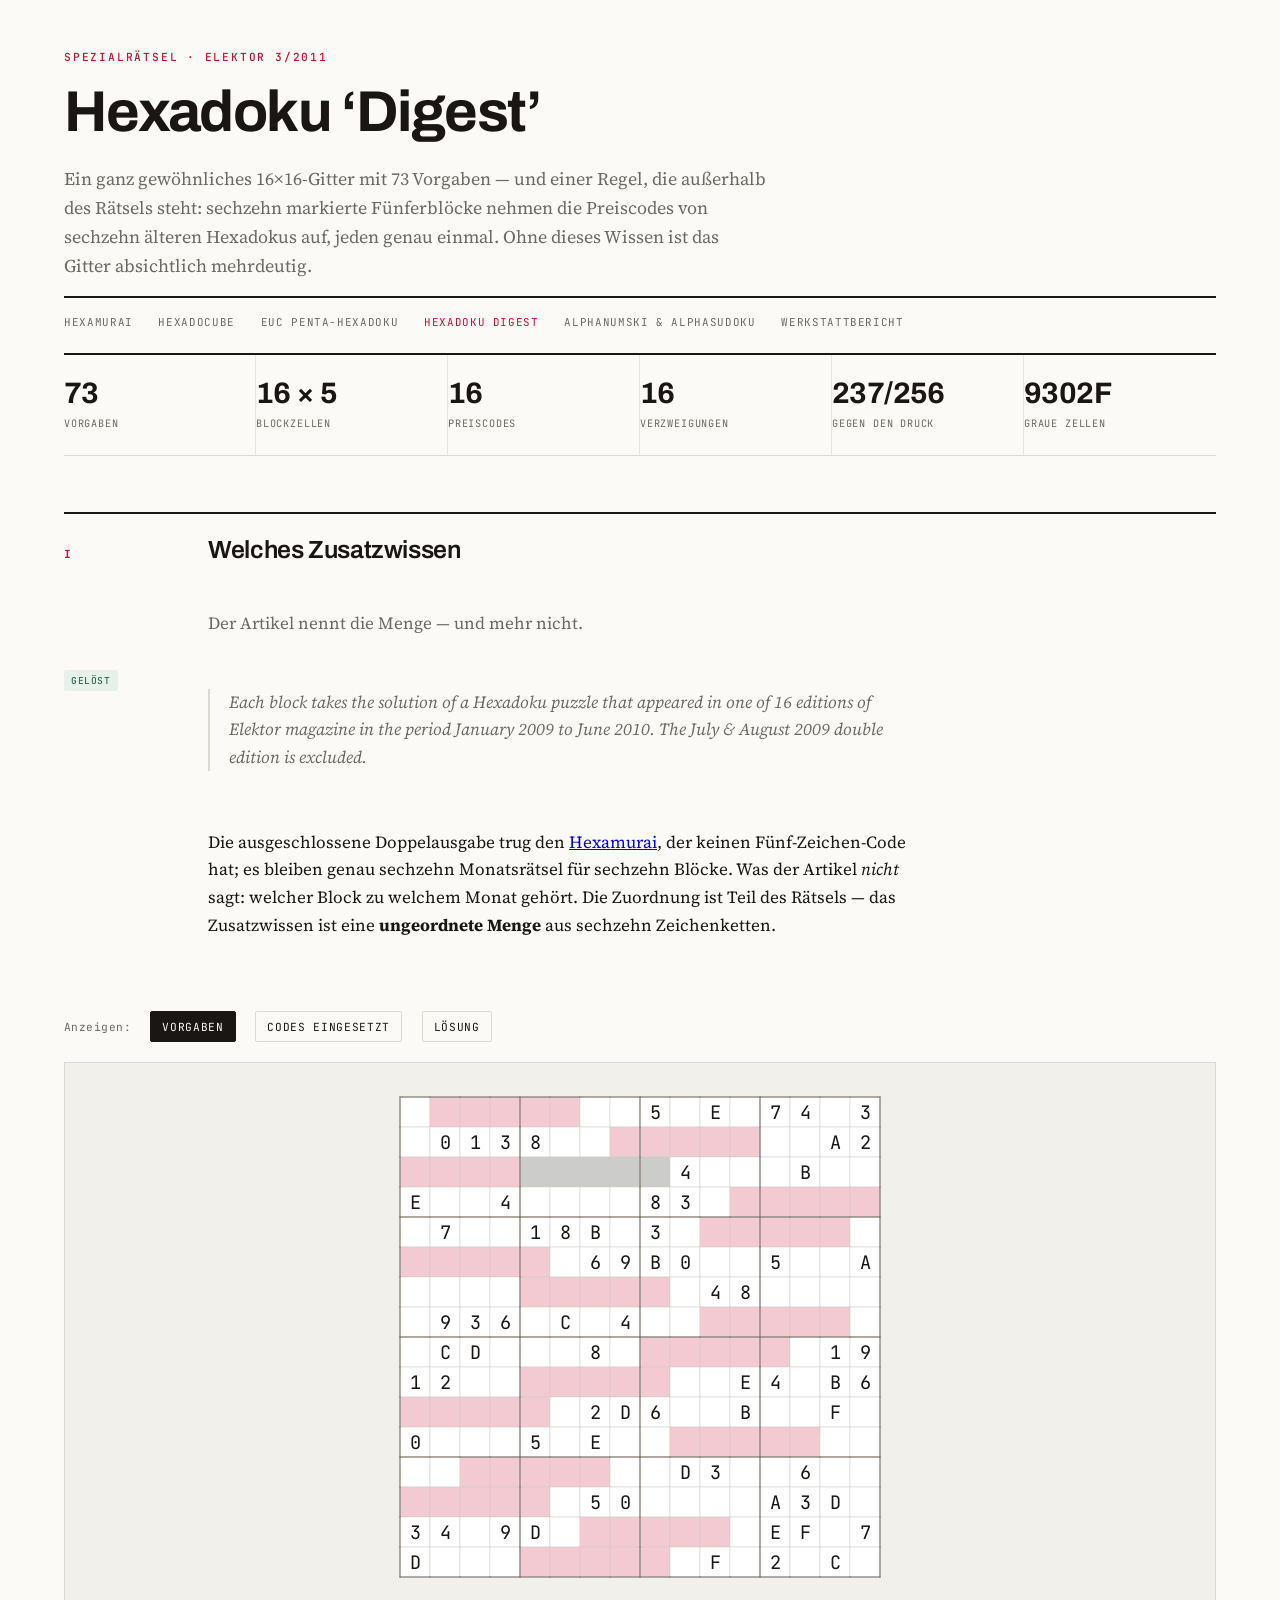
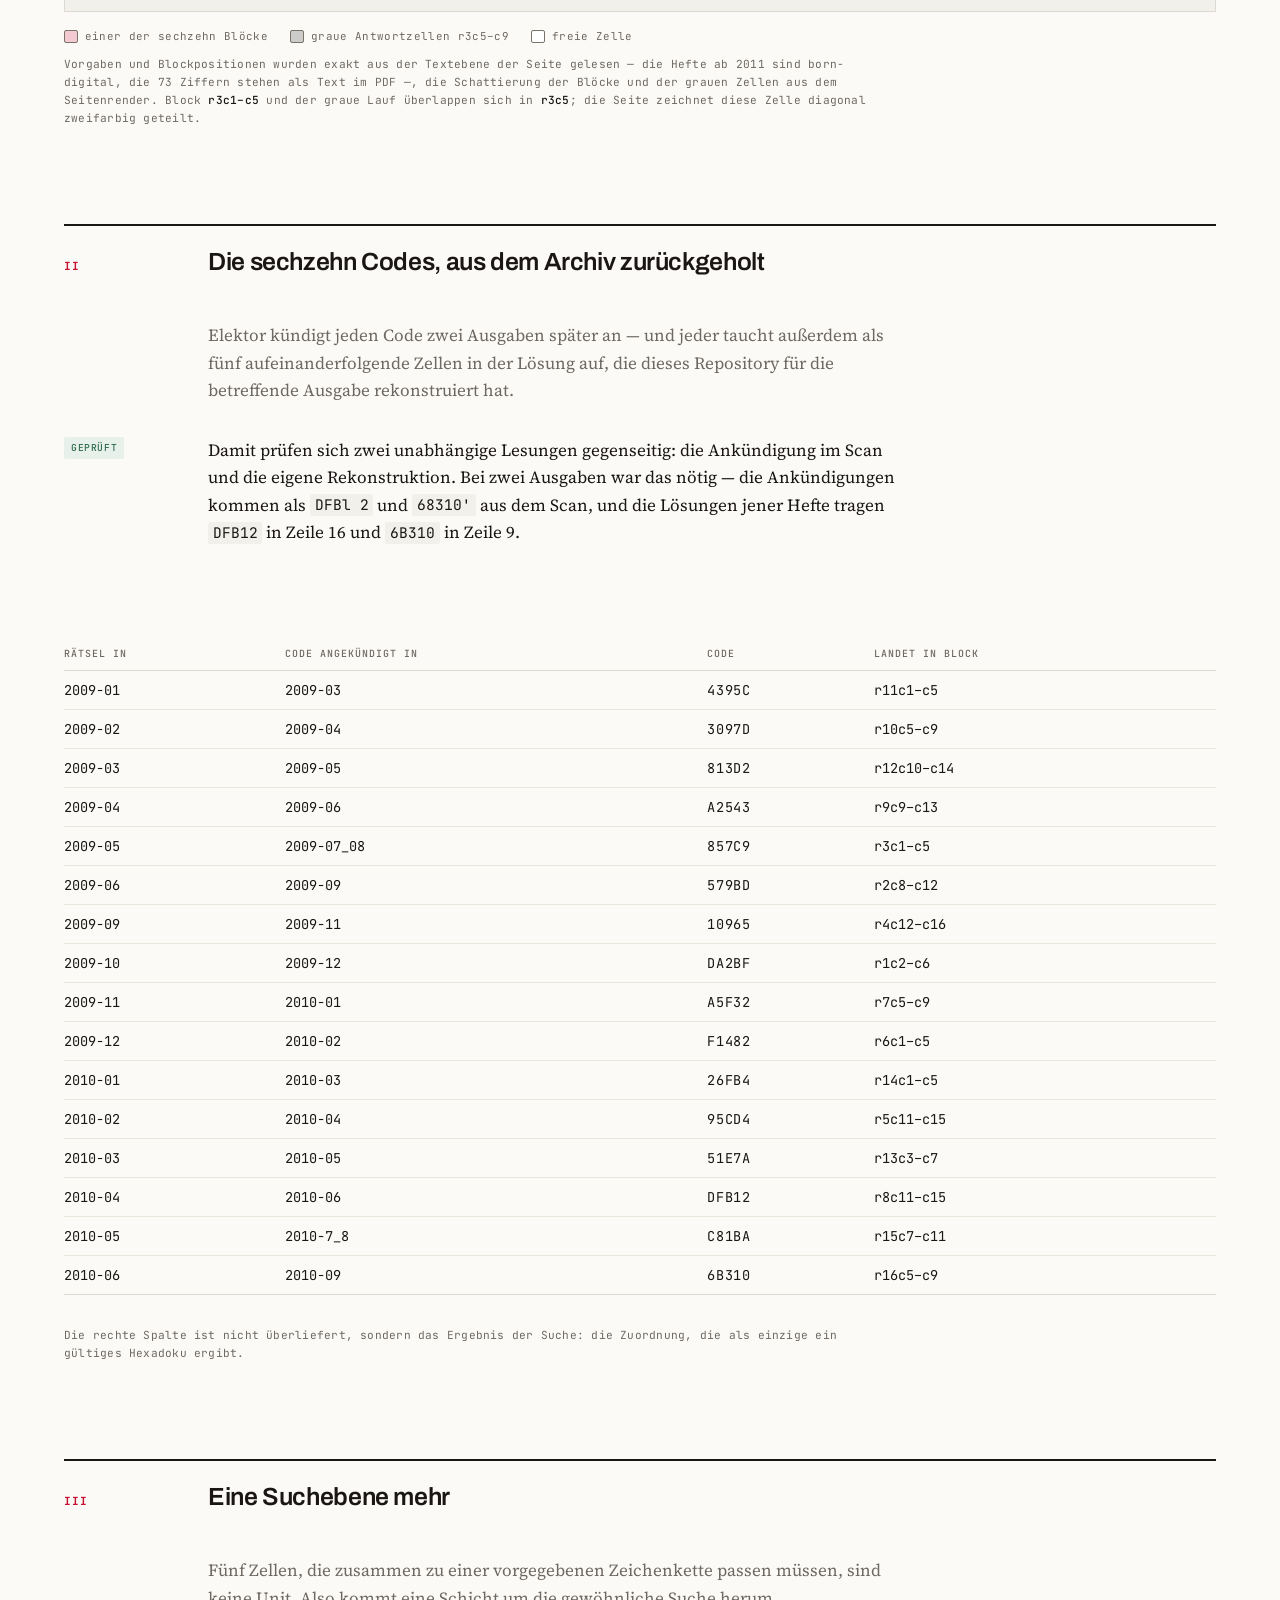
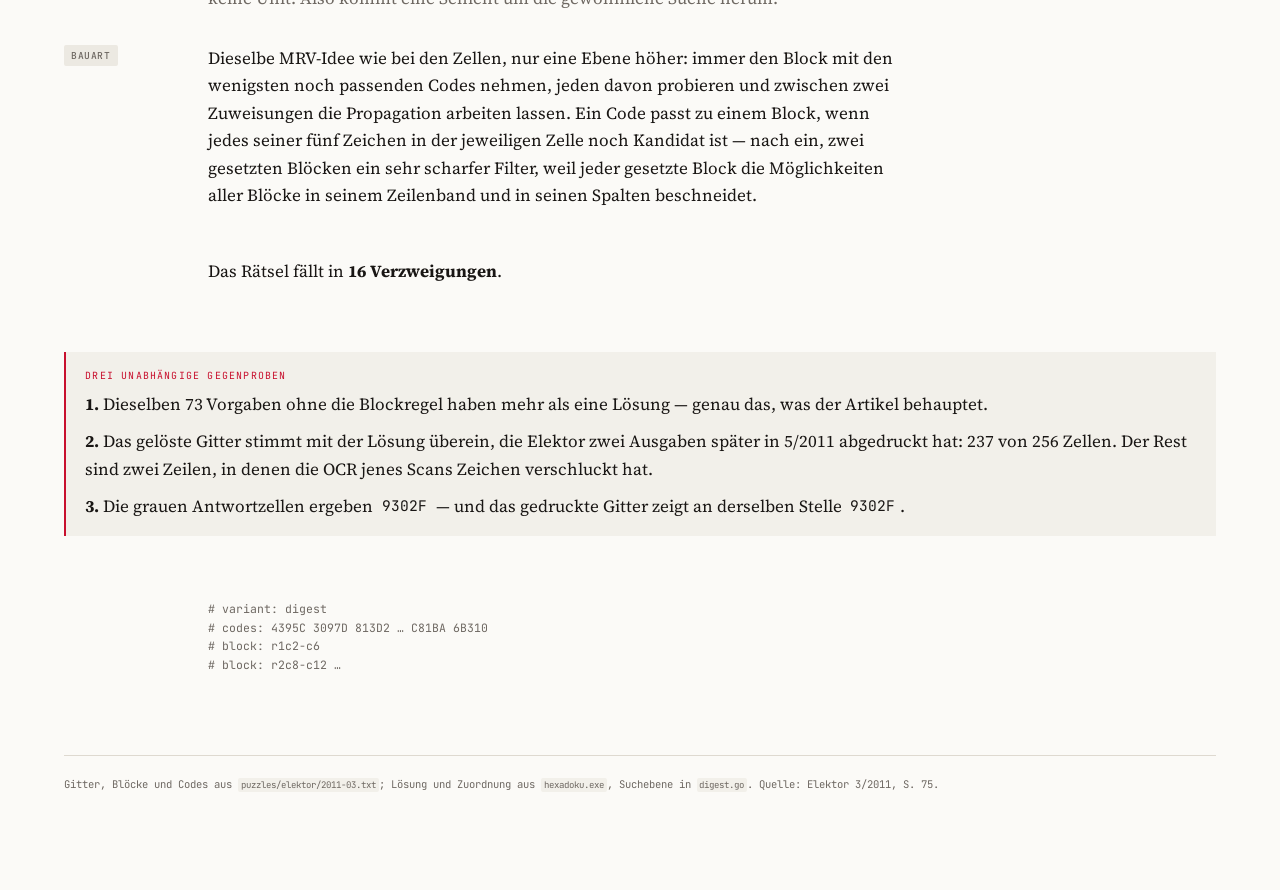
==== docs/digest.html @ dd51185f "+add five visualisation pages for the special puzzles, *chg readme In the house style of the werksta" ====
<!doctype html>
<html lang="de">
<head>
<meta charset="utf-8">
<meta name="viewport" content="width=device-width, initial-scale=1">
<title>Hexadoku Digest — sechzehn Preiscodes</title>
<link rel="preconnect" href="https://fonts.googleapis.com">
<link rel="preconnect" href="https://fonts.gstatic.com" crossorigin>
<link rel="stylesheet" href="https://fonts.googleapis.com/css2?family=Archivo:wght@500;600;700&family=Source+Serif+4:opsz,wght@8..60,400;8..60,600&family=JetBrains+Mono:wght@400;500;700&display=swap">
<link rel="stylesheet" href="spezial.css">
<style>
.codegrid {
  display: grid;
  grid-template-columns: repeat(auto-fill, minmax(11rem, 1fr));
  gap: 0.5rem 1.2rem;
  font-family: var(--f-mono);
  font-size: 0.74rem;
  margin: 1rem 0 0;
}
.codegrid div { display: flex; justify-content: space-between; gap: 0.6rem;
  border-bottom: 1px solid var(--rule-soft); padding: 0.25rem 0; }
.codegrid b { font-weight: 500; letter-spacing: 0.08em; color: var(--accent); }
.chain { font-family: var(--f-mono); font-size: 0.72rem; color: var(--ink-soft); }
</style>
</head>
<body>
<div class="wrap">

<header class="masthead">
  <p class="eyebrow">Spezialrätsel · Elektor 3/2011</p>
  <h1>Hexadoku &lsquo;Digest&rsquo;</h1>
  <p class="standfirst">
    Ein ganz gewöhnliches 16×16-Gitter mit 73 Vorgaben — und einer Regel,
    die außerhalb des Rätsels steht: sechzehn markierte Fünferblöcke nehmen
    die Preiscodes von sechzehn älteren Hexadokus auf, jeden genau einmal.
    Ohne dieses Wissen ist das Gitter absichtlich mehrdeutig.
  </p>
  <nav class="pagenav">
    <a href="hexamurai.html">Hexamurai</a>
    <a href="hexadocube.html">Hexadocube</a>
    <a href="penta-hexadoku.html">EUC Penta-Hexadoku</a>
    <a href="digest.html" aria-current="page">Hexadoku Digest</a>
    <a href="fremdformate.html">Alphanumski &amp; AlphaSudoku</a>
    <a href="werkstattbericht.html">Werkstattbericht</a>
  </nav>
</header>

<section class="figures">
  <div class="fig"><b>73</b><span>Vorgaben</span></div>
  <div class="fig"><b>16 × 5</b><span>Blockzellen</span></div>
  <div class="fig"><b>16</b><span>Preiscodes</span></div>
  <div class="fig"><b>16</b><span>Verzweigungen</span></div>
  <div class="fig"><b>237/256</b><span>gegen den Druck</span></div>
  <div class="fig"><b>9302F</b><span>graue Zellen</span></div>
</section>

<!-- ============ I ============ -->
<section class="chapter">
  <div class="chapter-head">
    <span class="num">I</span>
    <h2>Welches Zusatzwissen</h2>
    <p>Der Artikel nennt die Menge — und mehr nicht.</p>
  </div>

  <div class="body">
    <div class="rail"><span class="chip chip-ok">gelöst</span></div>
    <blockquote>
      Each block takes the solution of a Hexadoku puzzle that appeared in one
      of 16 editions of Elektor magazine in the period January 2009 to June
      2010. The July &amp; August 2009 double edition is excluded.
    </blockquote>
    <p>
      Die ausgeschlossene Doppelausgabe trug den <a href="hexamurai.html">Hexamurai</a>,
      der keinen Fünf-Zeichen-Code hat; es bleiben genau sechzehn
      Monatsrätsel für sechzehn Blöcke. Was der Artikel <em>nicht</em> sagt:
      welcher Block zu welchem Monat gehört. Die Zuordnung ist Teil des
      Rätsels — das Zusatzwissen ist eine <b>ungeordnete Menge</b> aus
      sechzehn Zeichenketten.
    </p>

    <figure>
      <div class="controls">
        <span>Anzeigen:</span>
        <button id="btnClues" aria-pressed="true">Vorgaben</button>
        <button id="btnCodes" aria-pressed="false">Codes eingesetzt</button>
        <button id="btnSol" aria-pressed="false">Lösung</button>
      </div>
      <div class="frame" id="digestFig"></div>
      <div class="legend">
        <span><i class="swatch" style="background:color-mix(in srgb, var(--g1) 22%, var(--cell-bg))"></i>einer der sechzehn Blöcke</span>
        <span><i class="swatch" style="background:color-mix(in srgb, var(--ink) 22%, var(--cell-bg))"></i>graue Antwortzellen r3c5–c9</span>
        <span><i class="swatch" style="background:var(--cell-bg)"></i>freie Zelle</span>
      </div>
      <figcaption>
        Vorgaben und Blockpositionen wurden exakt aus der Textebene der Seite
        gelesen — die Hefte ab 2011 sind born-digital, die 73 Ziffern stehen
        als Text im PDF —, die Schattierung der Blöcke und der grauen Zellen
        aus dem Seitenrender. Block <b>r3c1–c5</b> und der graue Lauf
        überlappen sich in <b>r3c5</b>; die Seite zeichnet diese Zelle
        diagonal zweifarbig geteilt.
      </figcaption>
    </figure>
  </div>
</section>

<!-- ============ II ============ -->
<section class="chapter">
  <div class="chapter-head">
    <span class="num">II</span>
    <h2>Die sechzehn Codes, aus dem Archiv zurückgeholt</h2>
    <p>Elektor kündigt jeden Code zwei Ausgaben später an — und jeder taucht
       außerdem als fünf aufeinanderfolgende Zellen in der Lösung auf, die
       dieses Repository für die betreffende Ausgabe rekonstruiert hat.</p>
  </div>

  <div class="body">
    <div class="rail"><span class="chip chip-ok">geprüft</span></div>
    <p>
      Damit prüfen sich zwei unabhängige Lesungen gegenseitig: die
      Ankündigung im Scan und die eigene Rekonstruktion. Bei zwei Ausgaben
      war das nötig — die Ankündigungen kommen als <code>DFBl 2</code> und
      <code>68310'</code> aus dem Scan, und die Lösungen jener Hefte tragen
      <code>DFB12</code> in Zeile 16 und <code>6B310</code> in Zeile 9.
    </p>
    <figure>
      <div class="tablewrap"><table>
        <thead>
          <tr><th>Rätsel in</th><th>Code angekündigt in</th><th>Code</th>
              <th>landet in Block</th></tr>
        </thead>
        <tbody id="codeRows"></tbody>
      </table></div>
      <figcaption>
        Die rechte Spalte ist nicht überliefert, sondern das Ergebnis der
        Suche: die Zuordnung, die als einzige ein gültiges Hexadoku ergibt.
      </figcaption>
    </figure>
  </div>
</section>

<!-- ============ III ============ -->
<section class="chapter">
  <div class="chapter-head">
    <span class="num">III</span>
    <h2>Eine Suchebene mehr</h2>
    <p>Fünf Zellen, die zusammen zu einer vorgegebenen Zeichenkette passen
       müssen, sind keine Unit. Also kommt eine Schicht um die gewöhnliche
       Suche herum.</p>
  </div>

  <div class="body">
    <div class="rail"><span class="chip chip-neutral">Bauart</span></div>
    <p>
      Dieselbe MRV-Idee wie bei den Zellen, nur eine Ebene höher: immer den
      Block mit den wenigsten noch passenden Codes nehmen, jeden davon
      probieren und zwischen zwei Zuweisungen die Propagation arbeiten
      lassen. Ein Code passt zu einem Block, wenn jedes seiner fünf Zeichen
      in der jeweiligen Zelle noch Kandidat ist — nach ein, zwei gesetzten
      Blöcken ein sehr scharfer Filter, weil jeder gesetzte Block die
      Möglichkeiten aller Blöcke in seinem Zeilenband und in seinen Spalten
      beschneidet.
    </p>
    <p>Das Rätsel fällt in <b>16 Verzweigungen</b>.</p>

    <div class="note">
      <span class="lbl">Drei unabhängige Gegenproben</span>
      <p>
        <b>1.</b> Dieselben 73 Vorgaben ohne die Blockregel haben mehr als
        eine Lösung — genau das, was der Artikel behauptet.
      </p>
      <p>
        <b>2.</b> Das gelöste Gitter stimmt mit der Lösung überein, die
        Elektor zwei Ausgaben später in 5/2011 abgedruckt hat: 237 von 256
        Zellen. Der Rest sind zwei Zeilen, in denen die OCR jenes Scans
        Zeichen verschluckt hat.
      </p>
      <p>
        <b>3.</b> Die grauen Antwortzellen ergeben <code>9302F</code> — und
        das gedruckte Gitter zeigt an derselben Stelle <code>9302F</code>.
      </p>
    </div>

    <p class="chain">
      # variant: digest<br>
      # codes: 4395C 3097D 813D2 &hellip; C81BA 6B310<br>
      # block: r1c2-c6<br>
      # block: r2c8-c12 &hellip;
    </p>
  </div>
</section>

<footer class="colophon">
  Gitter, Blöcke und Codes aus <code>puzzles/elektor/2011-03.txt</code>;
  Lösung und Zuordnung aus <code>hexadoku.exe</code>, Suchebene in
  <code>digest.go</code>. Quelle: Elektor 3/2011, S. 75.
</footer>

</div>

<script src="spezial.js"></script>
<script src="data.js"></script>
<script>
(function () {
  const [gr, gc, glen] = DIGEST_GREY;

  // block index per cell, -1 if none
  const blockOf = Array.from({ length: 16 }, () => new Array(16).fill(-1));
  DIGEST_BLOCKS.forEach(([r, c], i) => {
    for (let k = 0; k < 5; k++) blockOf[r][c + k] = i;
  });
  const isGrey = (r, c) => r === gr && c >= gc && c < gc + glen;

  function rowsFor(mode) {
    if (mode === "sol") return DIGEST_SOLUTION;
    if (mode === "clues") return DIGEST;
    // clues plus the sixteen codes in their blocks
    const rows = DIGEST.map((r) => r.split(""));
    DIGEST_BLOCKS.forEach(([r, c, code]) => {
      for (let k = 0; k < 5; k++) rows[r][c + k] = code[k];
    });
    return rows.map((r) => r.join(""));
  }

  function show(mode) {
    mount(
      "digestFig",
      drawRaster({
        rows: rowsFor(mode),
        cell: 30,
        box: 4,
        title: "Hexadoku Digest",
        tint: (r, c) => {
          if (isGrey(r, c)) return "color-mix(in srgb, var(--ink) 22%, var(--cell-bg))";
          if (blockOf[r][c] >= 0) return "color-mix(in srgb, var(--g1) 22%, var(--cell-bg))";
          return "var(--cell-bg)";
        },
      })
    );
    for (const [id, k] of [["btnClues","clues"],["btnCodes","codes"],["btnSol","sol"]])
      document.getElementById(id).setAttribute("aria-pressed", String(k === mode));
  }
  document.getElementById("btnClues").onclick = () => show("clues");
  document.getElementById("btnCodes").onclick = () => show("codes");
  document.getElementById("btnSol").onclick = () => show("sol");
  show("clues");

  // which block took which code
  const where = {};
  DIGEST_BLOCKS.forEach(([r, c, code]) => {
    where[code] = `r${r + 1}c${c + 1}–c${c + 5}`;
  });
  document.getElementById("codeRows").innerHTML = DIGEST_CODES.map(
    ([issue, announced, code]) =>
      `<tr><td class="num">${issue}</td><td class="num">${announced}</td>` +
      `<td class="code">${code}</td><td class="num">${where[code] || "—"}</td></tr>`
  ).join("");
})();
</script>

</body>
</html>
---- docs/spezial.css ----
/* Shared style for the five "Spezialrätsel" pages. Same house style as
   docs/werkstattbericht.html: paper palette, Archivo/Source Serif/JetBrains
   Mono, editorial column with a narrow rail. */

:root {
  --paper:      #FBFAF7;
  --paper-sunk: #F2F0EA;
  --ink:        #191614;
  --ink-soft:   #6E6862;
  --rule:       #DED9D0;
  --rule-soft:  #EAE6DE;
  --accent:     #C8102E;
  --accent-bg:  #FBE9EB;
  --ok:         #2F6B4F;
  --ok-bg:      #E7F0EA;
  --warn:       #8A5A12;
  --warn-bg:    #F6EEDF;
  --neutral-bg: #ECE9E2;

  /* diagram palette: five grids, six faces, two parities */
  --g1: #C8102E;
  --g2: #1F6FB2;
  --g3: #2F6B4F;
  --g4: #8A5A12;
  --g5: #6B4A8A;
  --g6: #0F7B84;
  --grid-line:  #CFC9BF;
  --grid-heavy: #7A736A;
  --cell-bg:    #FFFFFF;

  --f-display: "Archivo", "Helvetica Neue", Arial, sans-serif;
  --f-body:    "Source Serif 4", Georgia, "Times New Roman", serif;
  --f-mono:    "JetBrains Mono", ui-monospace, "SF Mono", Menlo, Consolas, monospace;
}

@media (prefers-color-scheme: dark) {
  :root:not([data-theme="light"]) {
    --paper:      #15130F;
    --paper-sunk: #1E1B16;
    --ink:        #EEEAE2;
    --ink-soft:   #9C948A;
    --rule:       #35302A;
    --rule-soft:  #262219;
    --accent:     #F2637A;
    --accent-bg:  #33191E;
    --ok:         #74C79C;
    --ok-bg:      #16281F;
    --warn:       #D8A75A;
    --warn-bg:    #2A2113;
    --neutral-bg: #241F19;

    --g1: #F2637A;
    --g2: #6BB3EA;
    --g3: #74C79C;
    --g4: #D8A75A;
    --g5: #B698D8;
    --g6: #56C3CC;
    --grid-line:  #3A342D;
    --grid-heavy: #7E766B;
    --cell-bg:    #1A1713;
  }
}

:root[data-theme="dark"] {
  --paper:      #15130F;
  --paper-sunk: #1E1B16;
  --ink:        #EEEAE2;
  --ink-soft:   #9C948A;
  --rule:       #35302A;
  --rule-soft:  #262219;
  --accent:     #F2637A;
  --accent-bg:  #33191E;
  --ok:         #74C79C;
  --ok-bg:      #16281F;
  --warn:       #D8A75A;
  --warn-bg:    #2A2113;
  --neutral-bg: #241F19;

  --g1: #F2637A;
  --g2: #6BB3EA;
  --g3: #74C79C;
  --g4: #D8A75A;
  --g5: #B698D8;
  --g6: #56C3CC;
  --grid-line:  #3A342D;
  --grid-heavy: #7E766B;
  --cell-bg:    #1A1713;
}

* { box-sizing: border-box; }

body {
  margin: 0;
  background: var(--paper);
  color: var(--ink);
  font-family: var(--f-body);
  font-size: 17px;
  line-height: 1.62;
  -webkit-font-smoothing: antialiased;
}

.wrap { max-width: 76rem; margin: 0 auto; padding: 0 2rem 6rem; }

/* ---------- Kopf ---------- */

.masthead {
  border-bottom: 2px solid var(--ink);
  padding: 3rem 0 1.25rem;
}

.eyebrow {
  font-family: var(--f-mono);
  font-size: 0.7rem;
  font-weight: 500;
  letter-spacing: 0.16em;
  text-transform: uppercase;
  color: var(--accent);
  margin: 0 0 1rem;
}

h1 {
  font-family: var(--f-display);
  font-weight: 700;
  font-size: clamp(2.2rem, 5.5vw, 3.6rem);
  line-height: 1.03;
  letter-spacing: -0.025em;
  margin: 0;
  text-wrap: balance;
}

.standfirst {
  margin: 1.4rem 0 0;
  max-width: 44rem;
  font-size: 1.12rem;
  color: var(--ink-soft);
}

/* ---------- Reihe der Kennzahlen ---------- */

.figures {
  display: grid;
  grid-template-columns: repeat(auto-fit, minmax(8.5rem, 1fr));
  border-bottom: 1px solid var(--rule);
  margin-bottom: 3.5rem;
}

.fig { padding: 1.4rem 1.4rem 1.4rem 0; border-right: 1px solid var(--rule-soft); }
.fig:last-child { border-right: 0; }

.fig b {
  display: block;
  font-family: var(--f-display);
  font-weight: 700;
  font-size: 1.85rem;
  letter-spacing: -0.02em;
  font-variant-numeric: tabular-nums;
  line-height: 1.1;
}
.fig span {
  display: block;
  font-family: var(--f-mono);
  font-size: 0.64rem;
  letter-spacing: 0.08em;
  text-transform: uppercase;
  color: var(--ink-soft);
  margin-top: 0.4rem;
}

/* ---------- Abschnitte ---------- */

.chapter { margin-bottom: 4rem; }

.chapter-head {
  display: grid;
  grid-template-columns: 7rem minmax(0, 1fr);
  gap: 2rem;
  align-items: baseline;
  border-top: 2px solid var(--ink);
  padding-top: 1rem;
  margin-bottom: 2rem;
}
.chapter-head .num {
  font-family: var(--f-mono);
  font-size: 0.7rem;
  font-weight: 700;
  letter-spacing: 0.1em;
  color: var(--accent);
}
.chapter-head h2 {
  font-family: var(--f-display);
  font-weight: 600;
  font-size: 1.55rem;
  letter-spacing: -0.015em;
  margin: 0;
  text-wrap: balance;
}
.chapter-head p {
  grid-column: 2;
  margin: 0.5rem 0 0;
  color: var(--ink-soft);
  max-width: 44rem;
}

.body { display: grid; grid-template-columns: 7rem minmax(0, 1fr); gap: 2rem; }
.body > :first-child:not(.rail) { grid-column: 2; }
.body p, .body ul, .body ol { grid-column: 2; margin: 0 0 1rem; max-width: 44rem; }
.body h3 {
  grid-column: 2;
  font-family: var(--f-display);
  font-weight: 600;
  font-size: 1.05rem;
  margin: 1.5rem 0 0.6rem;
}
.body figure, .body table, .body .tablewrap, .body .note, .body .full { grid-column: 1 / -1; }

@media (max-width: 760px) {
  .wrap { padding: 0 1rem 4rem; }
  .chapter-head, .body { grid-template-columns: minmax(0, 1fr); gap: 0.6rem; }
  .chapter-head p, .body p, .body ul, .body ol, .body h3 { grid-column: 1; }
  .body figure, .body table, .body .tablewrap, .body .note, .body .full { grid-column: 1; }
}

/* ---------- Abbildungen ---------- */

figure { margin: 1.5rem 0 2rem; }

figure .frame {
  background: var(--paper-sunk);
  border: 1px solid var(--rule);
  padding: 1.5rem;
  overflow-x: auto;
}

figcaption {
  margin-top: 0.7rem;
  font-family: var(--f-mono);
  font-size: 0.7rem;
  line-height: 1.6;
  letter-spacing: 0.02em;
  color: var(--ink-soft);
  max-width: 52rem;
}
figcaption b { color: var(--ink); font-weight: 500; }

svg { display: block; max-width: 100%; height: auto; margin: 0 auto; }
svg text { font-family: var(--f-mono); }

/* ---------- Legende, Steuerung ---------- */

.legend {
  display: flex;
  flex-wrap: wrap;
  gap: 0.4rem 1.4rem;
  margin: 1rem 0 0;
  font-family: var(--f-mono);
  font-size: 0.68rem;
  letter-spacing: 0.03em;
  color: var(--ink-soft);
}
.legend span { display: inline-flex; align-items: center; gap: 0.45rem; }
.swatch {
  width: 0.85rem; height: 0.85rem;
  border: 1px solid var(--grid-heavy);
  border-radius: 2px;
  flex: none;
}

.controls {
  display: flex;
  flex-wrap: wrap;
  align-items: center;
  gap: 0.6rem 1.2rem;
  margin-bottom: 1.2rem;
  font-family: var(--f-mono);
  font-size: 0.7rem;
  letter-spacing: 0.04em;
  color: var(--ink-soft);
}
.controls button {
  font: inherit;
  letter-spacing: 0.06em;
  text-transform: uppercase;
  color: var(--ink);
  background: var(--paper);
  border: 1px solid var(--rule);
  border-radius: 2px;
  padding: 0.35rem 0.7rem;
  cursor: pointer;
}
.controls button[aria-pressed="true"] { background: var(--ink); color: var(--paper); border-color: var(--ink); }
.controls input[type="range"] { accent-color: var(--accent); width: 12rem; }

/* ---------- Tabellen ---------- */

.tablewrap { overflow-x: auto; margin: 1.2rem 0 2rem; }
.tablewrap table { margin: 0; min-width: 34rem; }

table {
  border-collapse: collapse;
  width: 100%;
  margin: 1.2rem 0 2rem;
  font-size: 0.92rem;
}
th, td {
  text-align: left;
  padding: 0.5rem 0.9rem 0.5rem 0;
  border-bottom: 1px solid var(--rule-soft);
  vertical-align: top;
}
thead th {
  font-family: var(--f-mono);
  font-size: 0.62rem;
  letter-spacing: 0.1em;
  text-transform: uppercase;
  color: var(--ink-soft);
  border-bottom: 1px solid var(--rule);
  font-weight: 500;
}
tbody tr:last-child td { border-bottom: 1px solid var(--rule); }
td.num, th.num { font-variant-numeric: tabular-nums; font-family: var(--f-mono); font-size: 0.85rem; }
td.code { font-family: var(--f-mono); font-size: 0.85rem; letter-spacing: 0.06em; }

/* ---------- Kleinteile ---------- */

code {
  font-family: var(--f-mono);
  font-size: 0.86em;
  background: var(--paper-sunk);
  padding: 0.1em 0.32em;
  border-radius: 2px;
  overflow-wrap: break-word;
}

.note {
  background: var(--paper-sunk);
  border-left: 2px solid var(--accent);
  padding: 1rem 1.2rem;
  margin: 1.2rem 0 2rem;
}
.note p { margin: 0 0 0.6rem; max-width: none; }
.note p:last-child { margin: 0; }
.note .lbl {
  display: block;
  font-family: var(--f-mono);
  font-size: 0.62rem;
  letter-spacing: 0.12em;
  text-transform: uppercase;
  color: var(--accent);
  margin-bottom: 0.4rem;
}

blockquote {
  margin: 1.2rem 0 1.6rem;
  padding-left: 1.2rem;
  border-left: 2px solid var(--rule);
  color: var(--ink-soft);
  font-style: italic;
  max-width: 44rem;
}
.body blockquote { grid-column: 2; }
@media (max-width: 760px) { .body blockquote { grid-column: 1; } }

.chip {
  font-family: var(--f-mono);
  font-size: 0.6rem;
  font-weight: 500;
  letter-spacing: 0.06em;
  text-transform: uppercase;
  padding: 0.2rem 0.45rem;
  border-radius: 2px;
  white-space: nowrap;
}
.chip-ok      { background: var(--ok-bg);      color: var(--ok); }
.chip-open    { background: var(--warn-bg);    color: var(--warn); }
.chip-neutral { background: var(--neutral-bg); color: var(--ink-soft); }

.rail { display: flex; flex-direction: column; gap: 0.5rem; align-items: flex-start; }
@media (max-width: 760px) { .rail { flex-direction: row; align-items: center; } }

/* ---------- Navigation zwischen den Seiten ---------- */

.pagenav {
  border-top: 2px solid var(--ink);
  margin-top: 1rem;
  padding-top: 1rem;
  display: flex;
  flex-wrap: wrap;
  gap: 0.4rem 1.6rem;
  font-family: var(--f-mono);
  font-size: 0.68rem;
  letter-spacing: 0.06em;
  text-transform: uppercase;
}
.pagenav a { color: var(--ink-soft); text-decoration: none; border-bottom: 1px solid transparent; }
.pagenav a:hover { color: var(--ink); border-bottom-color: var(--accent); }
.pagenav a[aria-current="page"] { color: var(--accent); }

footer.colophon {
  border-top: 1px solid var(--rule);
  margin-top: 3rem;
  padding-top: 1.2rem;
  font-family: var(--f-mono);
  font-size: 0.66rem;
  line-height: 1.8;
  color: var(--ink-soft);
}
footer.colophon a { color: inherit; }
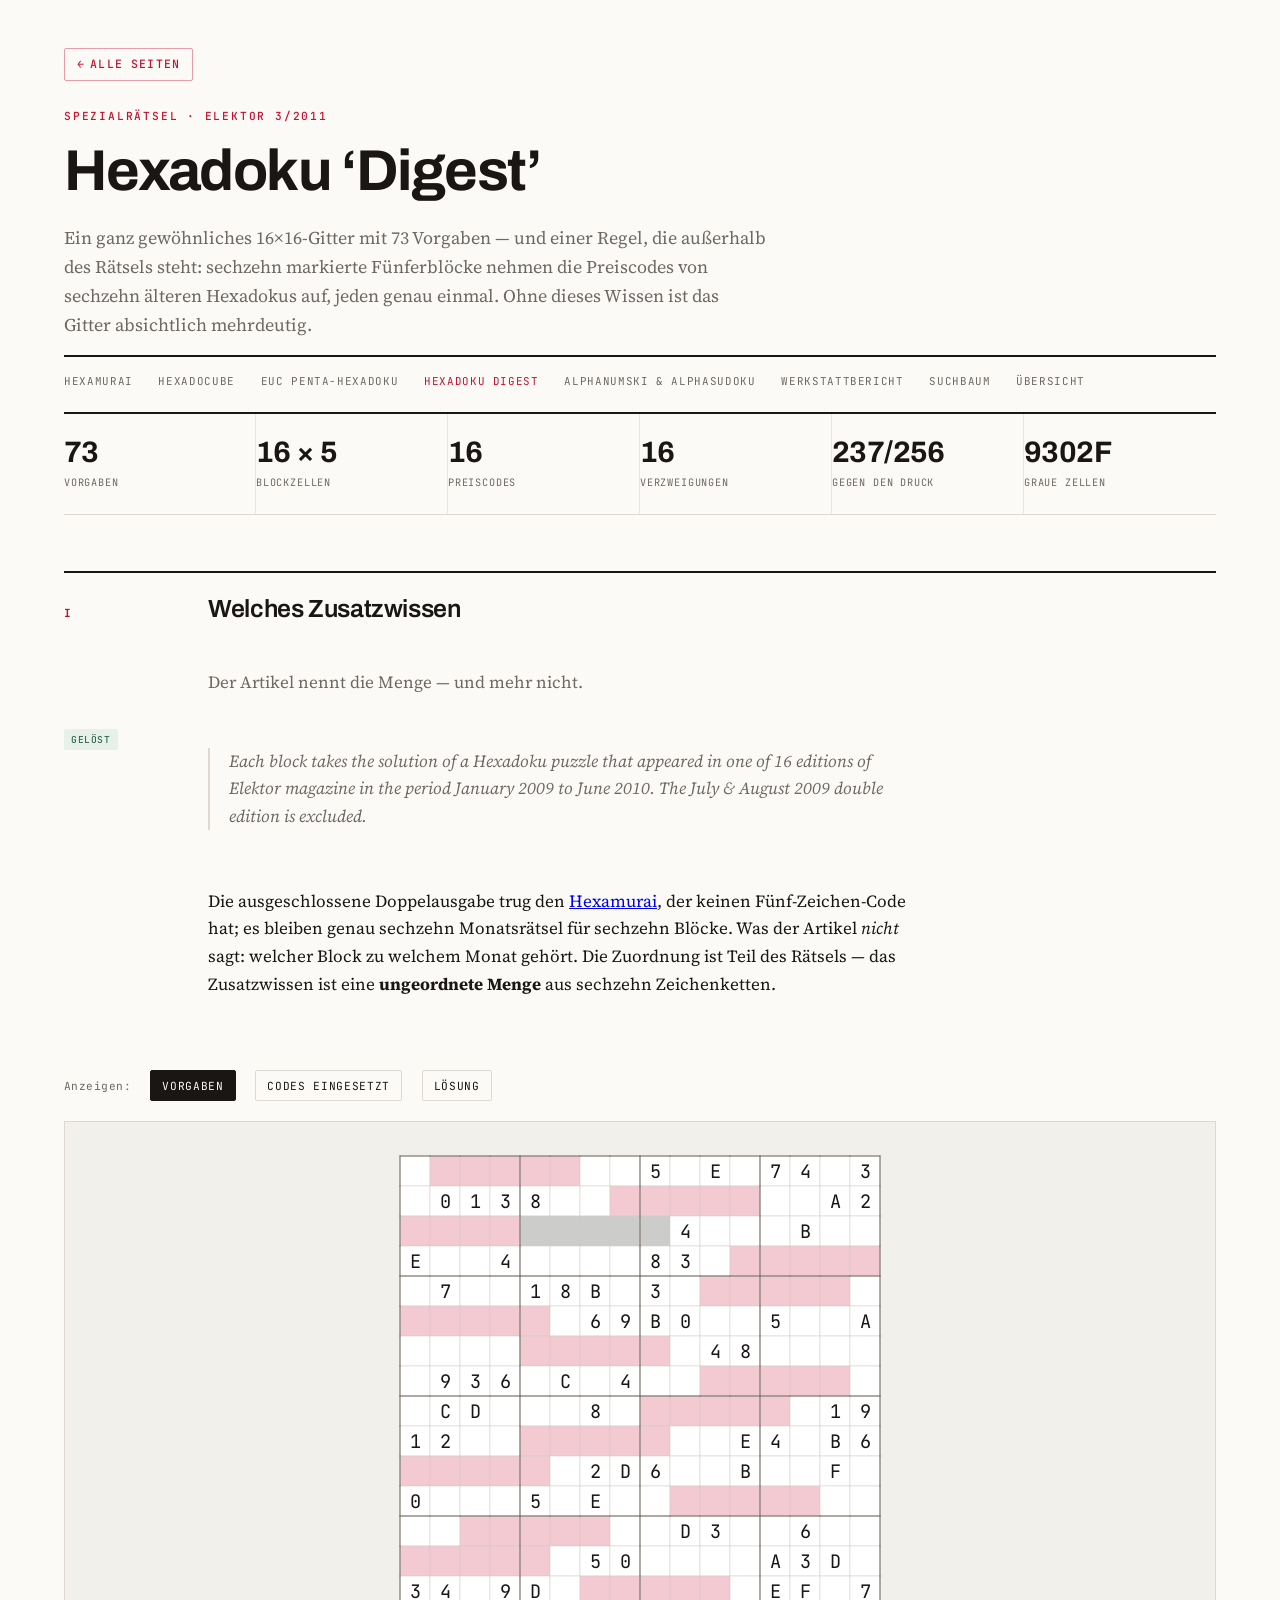
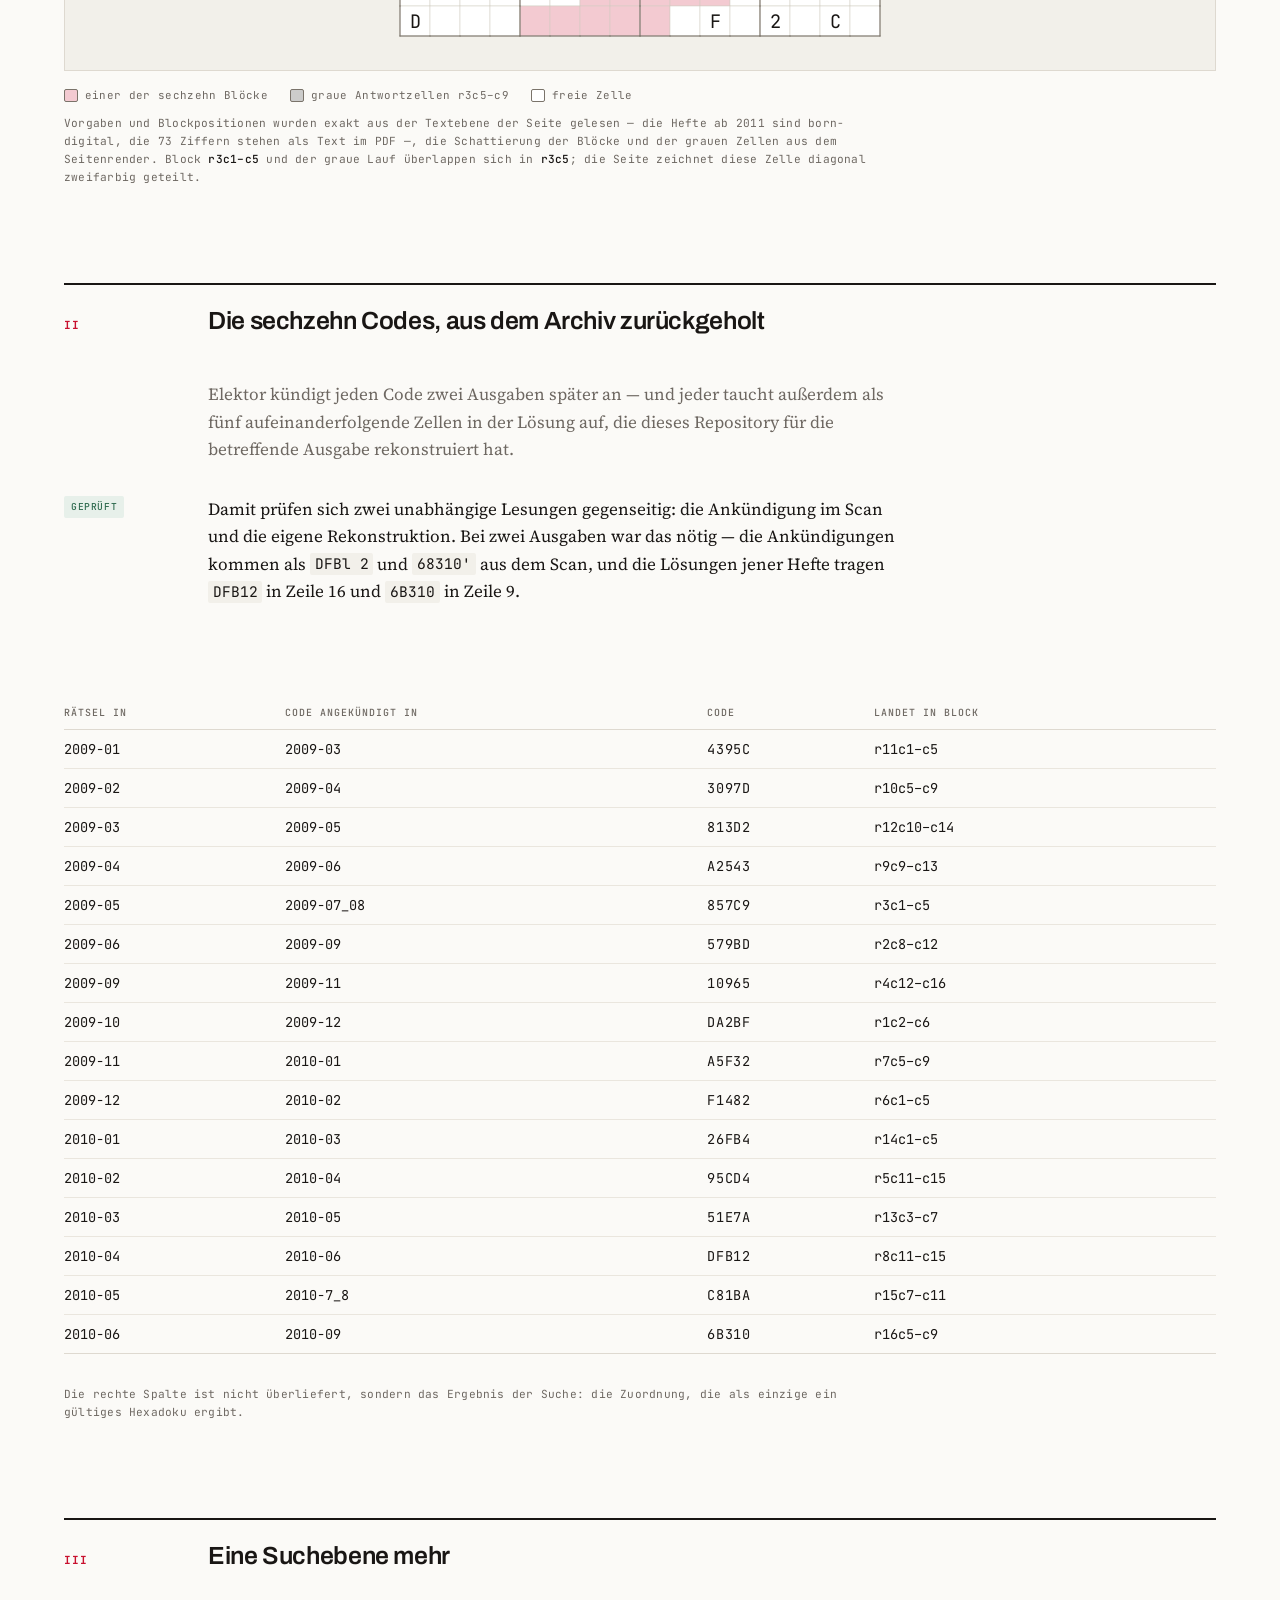
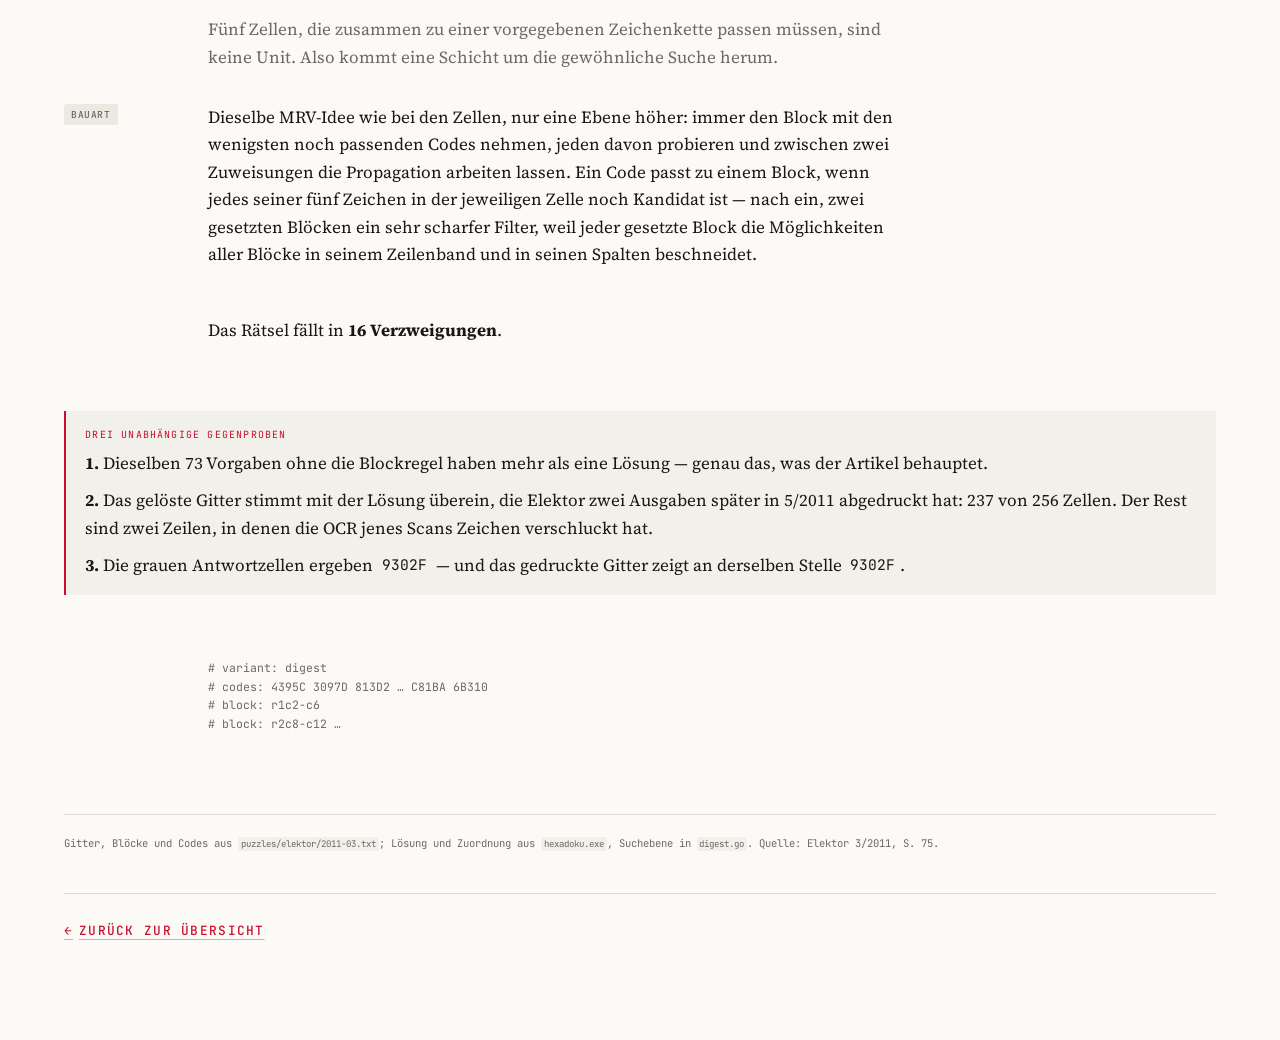
==== commit 7f471888: "+add a way back to the overview on every page, +add the nav bar to the old two The subpages had no l" ====
--- a/docs/digest.html
+++ b/docs/digest.html
@@ -27,6 +27,7 @@
 <div class="wrap">
 
 <header class="masthead">
+  <a class="backlink" href="index.html"><span class="arrow">&#8592;</span> Alle Seiten</a>
   <p class="eyebrow">Spezialrätsel · Elektor 3/2011</p>
   <h1>Hexadoku &lsquo;Digest&rsquo;</h1>
   <p class="standfirst">
@@ -42,6 +43,8 @@
     <a href="digest.html" aria-current="page">Hexadoku Digest</a>
     <a href="fremdformate.html">Alphanumski &amp; AlphaSudoku</a>
     <a href="werkstattbericht.html">Werkstattbericht</a>
+    <a href="suchbaum.html">Suchbaum</a>
+    <a href="index.html">Übersicht</a>
   </nav>
 </header>
 
@@ -195,6 +198,10 @@
   <code>digest.go</code>. Quelle: Elektor 3/2011, S. 75.
 </footer>
 
+<div class="backhome">
+  <a class="backlink" href="index.html"><span class="arrow">&#8592;</span> Zurück zur Übersicht</a>
+</div>
+
 </div>
 
 <script src="spezial.js"></script>
--- a/docs/spezial.css
+++ b/docs/spezial.css
@@ -377,6 +377,59 @@
 .rail { display: flex; flex-direction: column; gap: 0.5rem; align-items: flex-start; }
 @media (max-width: 760px) { .rail { flex-direction: row; align-items: center; } }
 
+/* ---------- zurück zur Übersicht ---------- */
+
+/* Deliberately not part of .pagenav: coming back has to be findable at a
+   glance, the way the cards on the index page are, not one entry among
+   seven siblings. Sits above the eyebrow and again below the colophon,
+   because these pages are long. */
+.backlink {
+  display: inline-flex;
+  align-items: center;
+  gap: 0.45em;
+  font-family: var(--f-mono);
+  font-size: 0.72rem;
+  font-weight: 500;
+  letter-spacing: 0.1em;
+  text-transform: uppercase;
+  color: var(--accent);
+  text-decoration: underline;
+  text-decoration-color: color-mix(in srgb, var(--accent) 35%, transparent);
+  text-decoration-thickness: 1px;
+  text-underline-offset: 4px;
+  margin: 0 0 1.4rem;
+}
+.backlink .arrow {
+  display: inline-block;
+  text-decoration: none;
+  transition: transform 0.14s ease-out;
+}
+.backlink:hover, .backlink:focus-visible { text-decoration-color: var(--accent); }
+.backlink:hover .arrow, .backlink:focus-visible .arrow { transform: translateX(-0.25em); }
+
+/* In the masthead the link would otherwise read as a second eyebrow -
+   same colour, same mono caps. A bordered chip is the vocabulary the
+   controls on these pages already use, so it reads as something to press. */
+.masthead .backlink {
+  text-decoration: none;
+  border: 1px solid color-mix(in srgb, var(--accent) 40%, transparent);
+  border-radius: 2px;
+  padding: 0.4rem 0.75rem;
+  margin-bottom: 1.6rem;
+}
+.masthead .backlink:hover, .masthead .backlink:focus-visible {
+  background: var(--accent-bg);
+  border-color: var(--accent);
+}
+
+.backhome {
+  display: block;
+  border-top: 1px solid var(--rule);
+  margin-top: 2.5rem;
+  padding-top: 1.4rem;
+}
+.backhome .backlink { margin: 0; font-size: 0.8rem; }
+
 /* ---------- Navigation zwischen den Seiten ---------- */
 
 .pagenav {
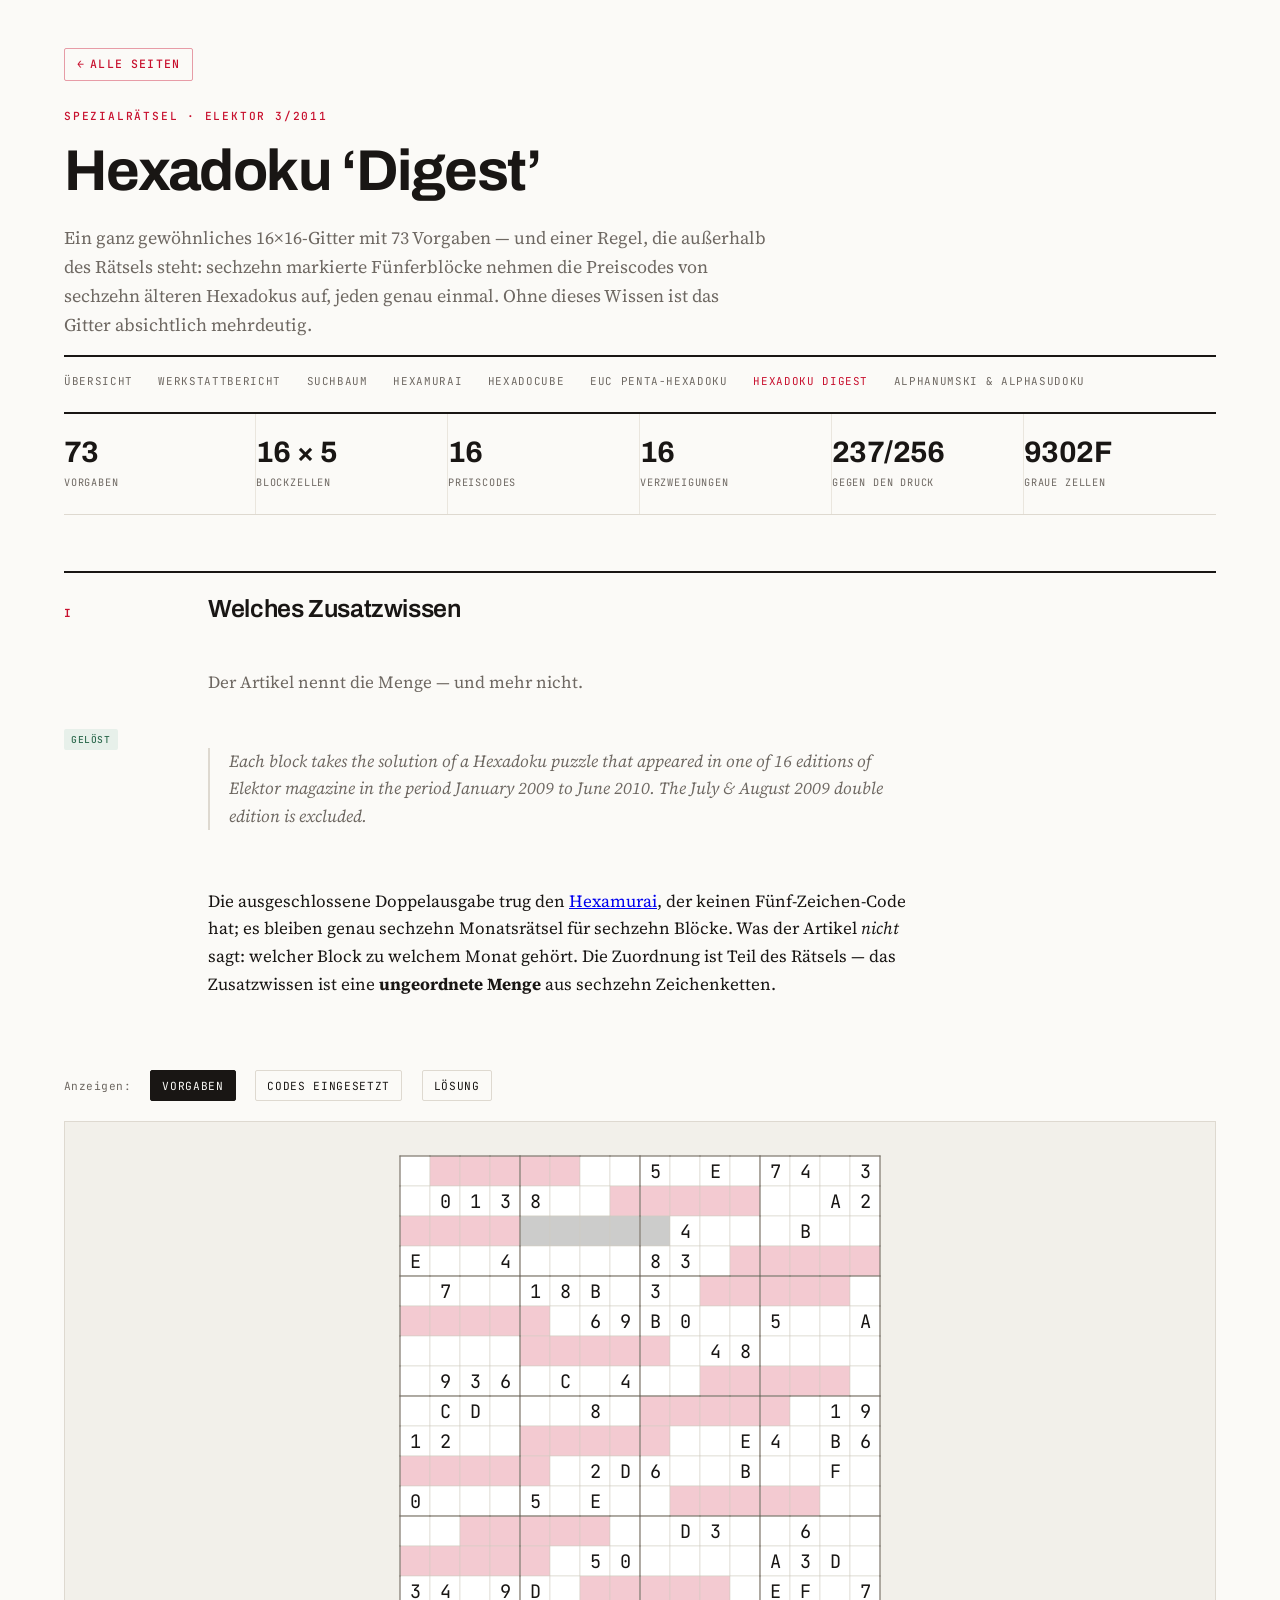
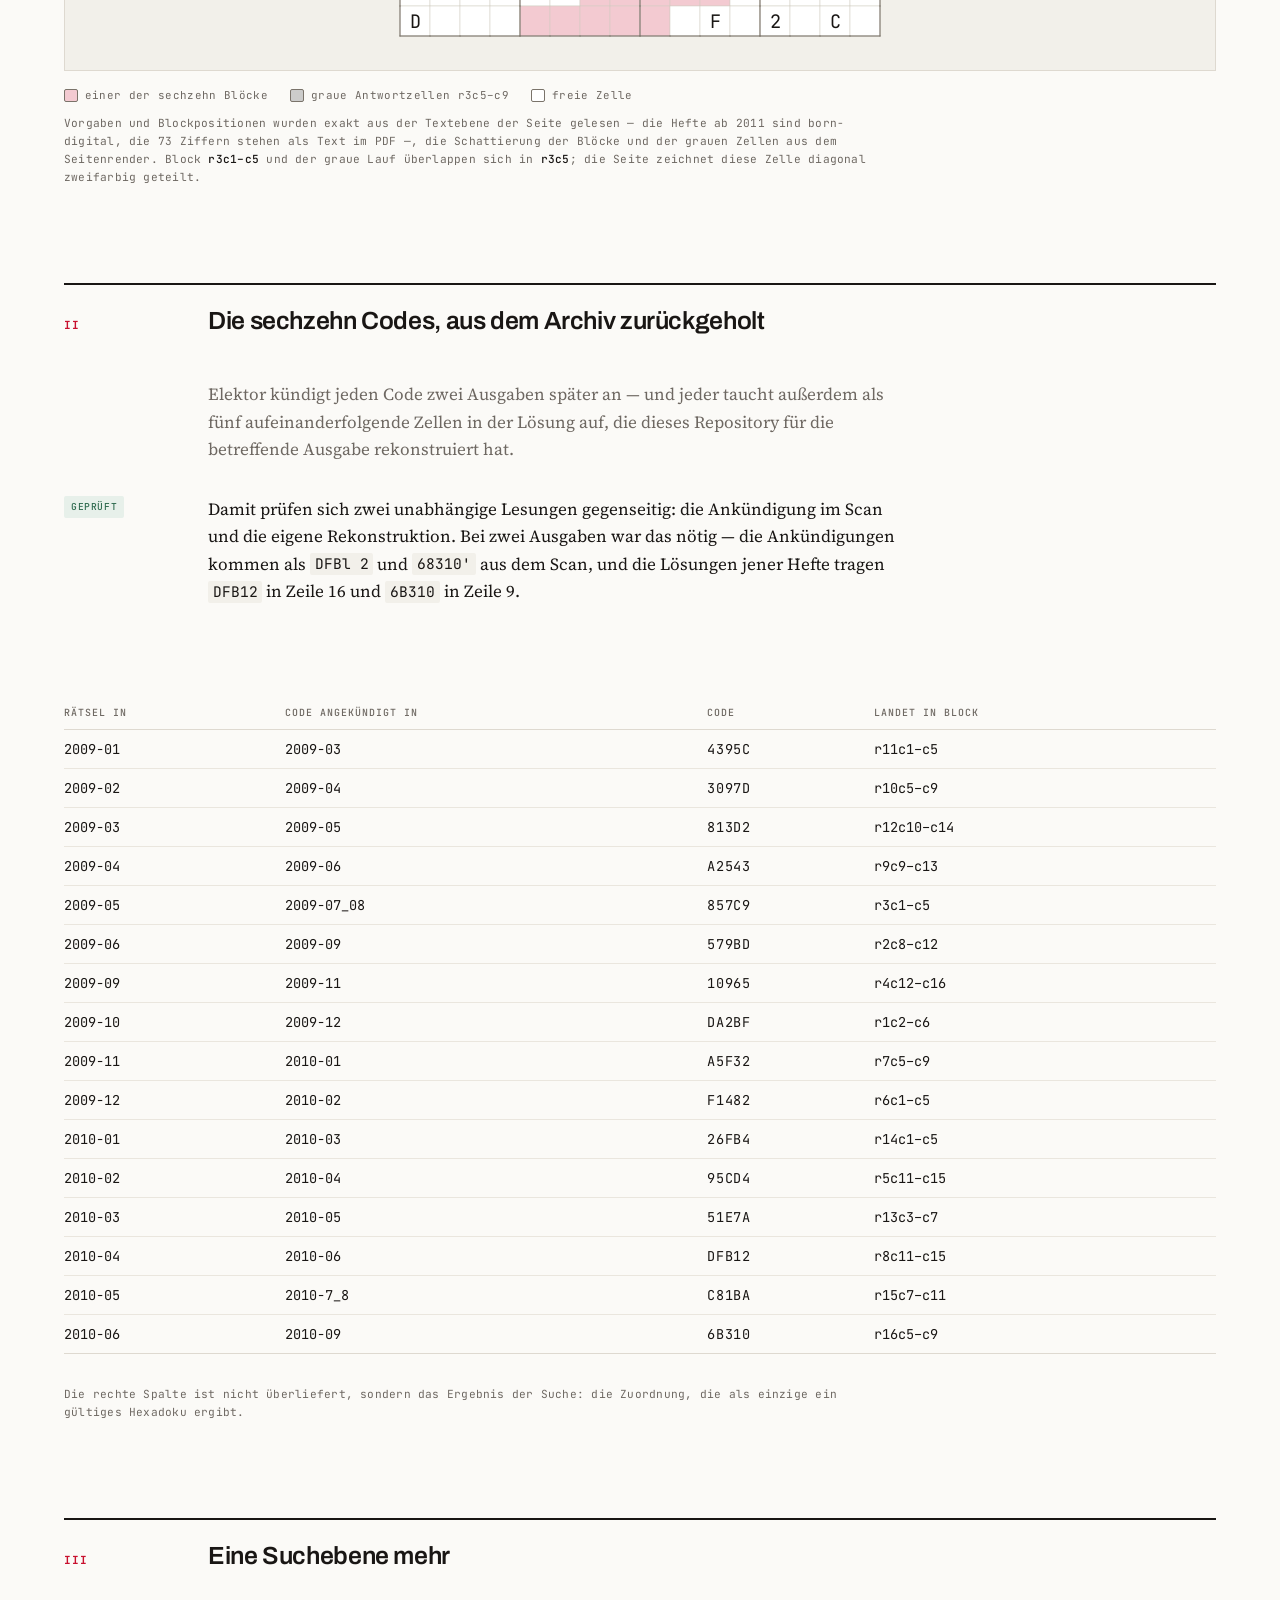
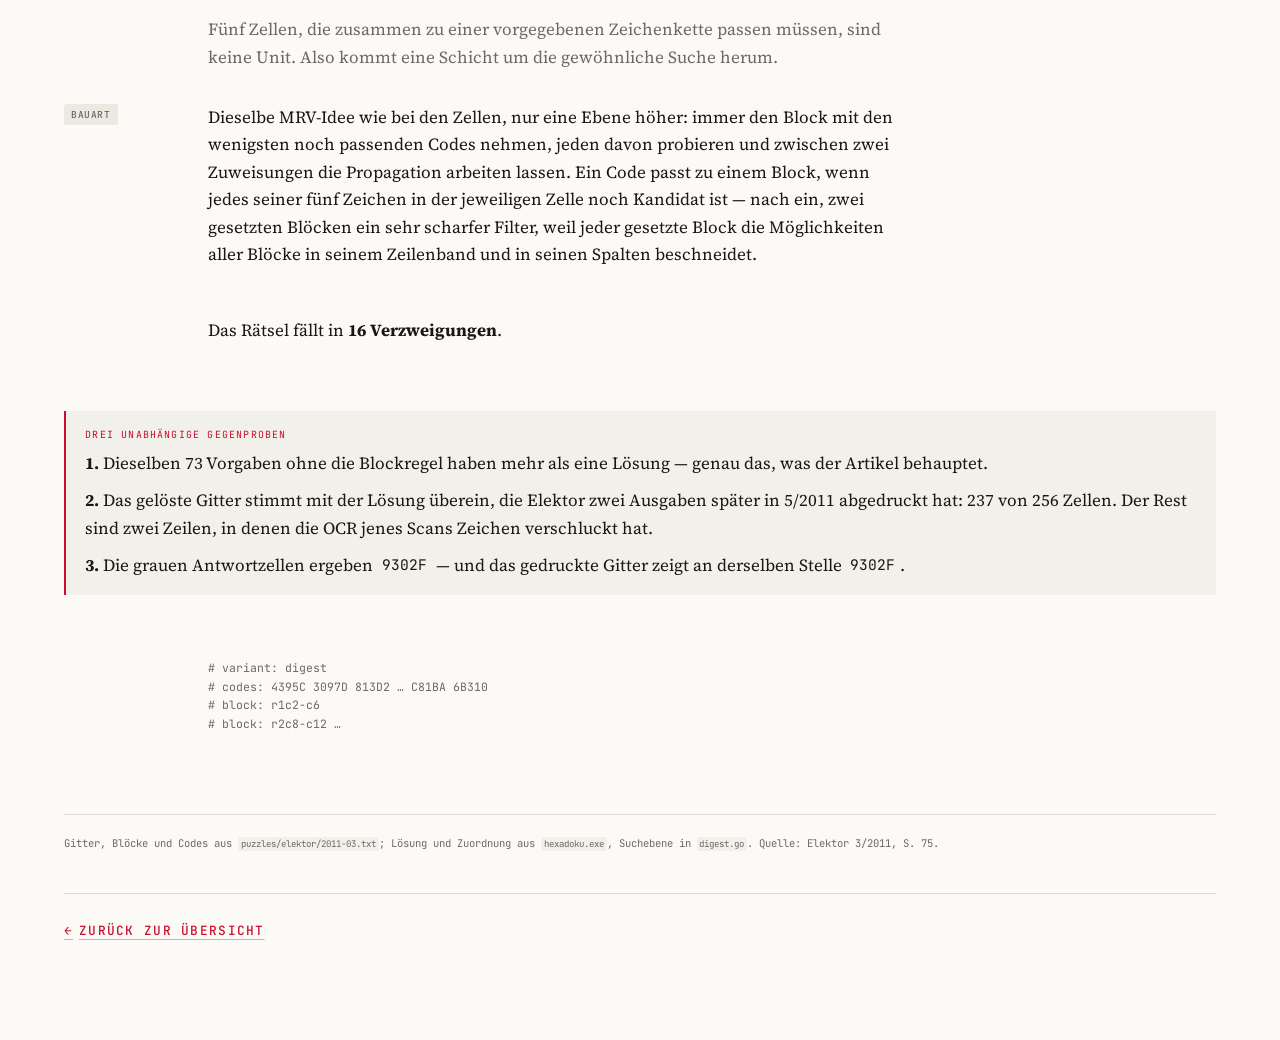
==== commit 87046428: "*chg nav order follows the index cards, overview first The strip listed the special puzzles first an" ====
--- a/docs/digest.html
+++ b/docs/digest.html
@@ -37,14 +37,14 @@
     Ohne dieses Wissen ist das Gitter absichtlich mehrdeutig.
   </p>
   <nav class="pagenav">
+    <a href="index.html">Übersicht</a>
+    <a href="werkstattbericht.html">Werkstattbericht</a>
+    <a href="suchbaum.html">Suchbaum</a>
     <a href="hexamurai.html">Hexamurai</a>
     <a href="hexadocube.html">Hexadocube</a>
     <a href="penta-hexadoku.html">EUC Penta-Hexadoku</a>
     <a href="digest.html" aria-current="page">Hexadoku Digest</a>
     <a href="fremdformate.html">Alphanumski &amp; AlphaSudoku</a>
-    <a href="werkstattbericht.html">Werkstattbericht</a>
-    <a href="suchbaum.html">Suchbaum</a>
-    <a href="index.html">Übersicht</a>
   </nav>
 </header>
 
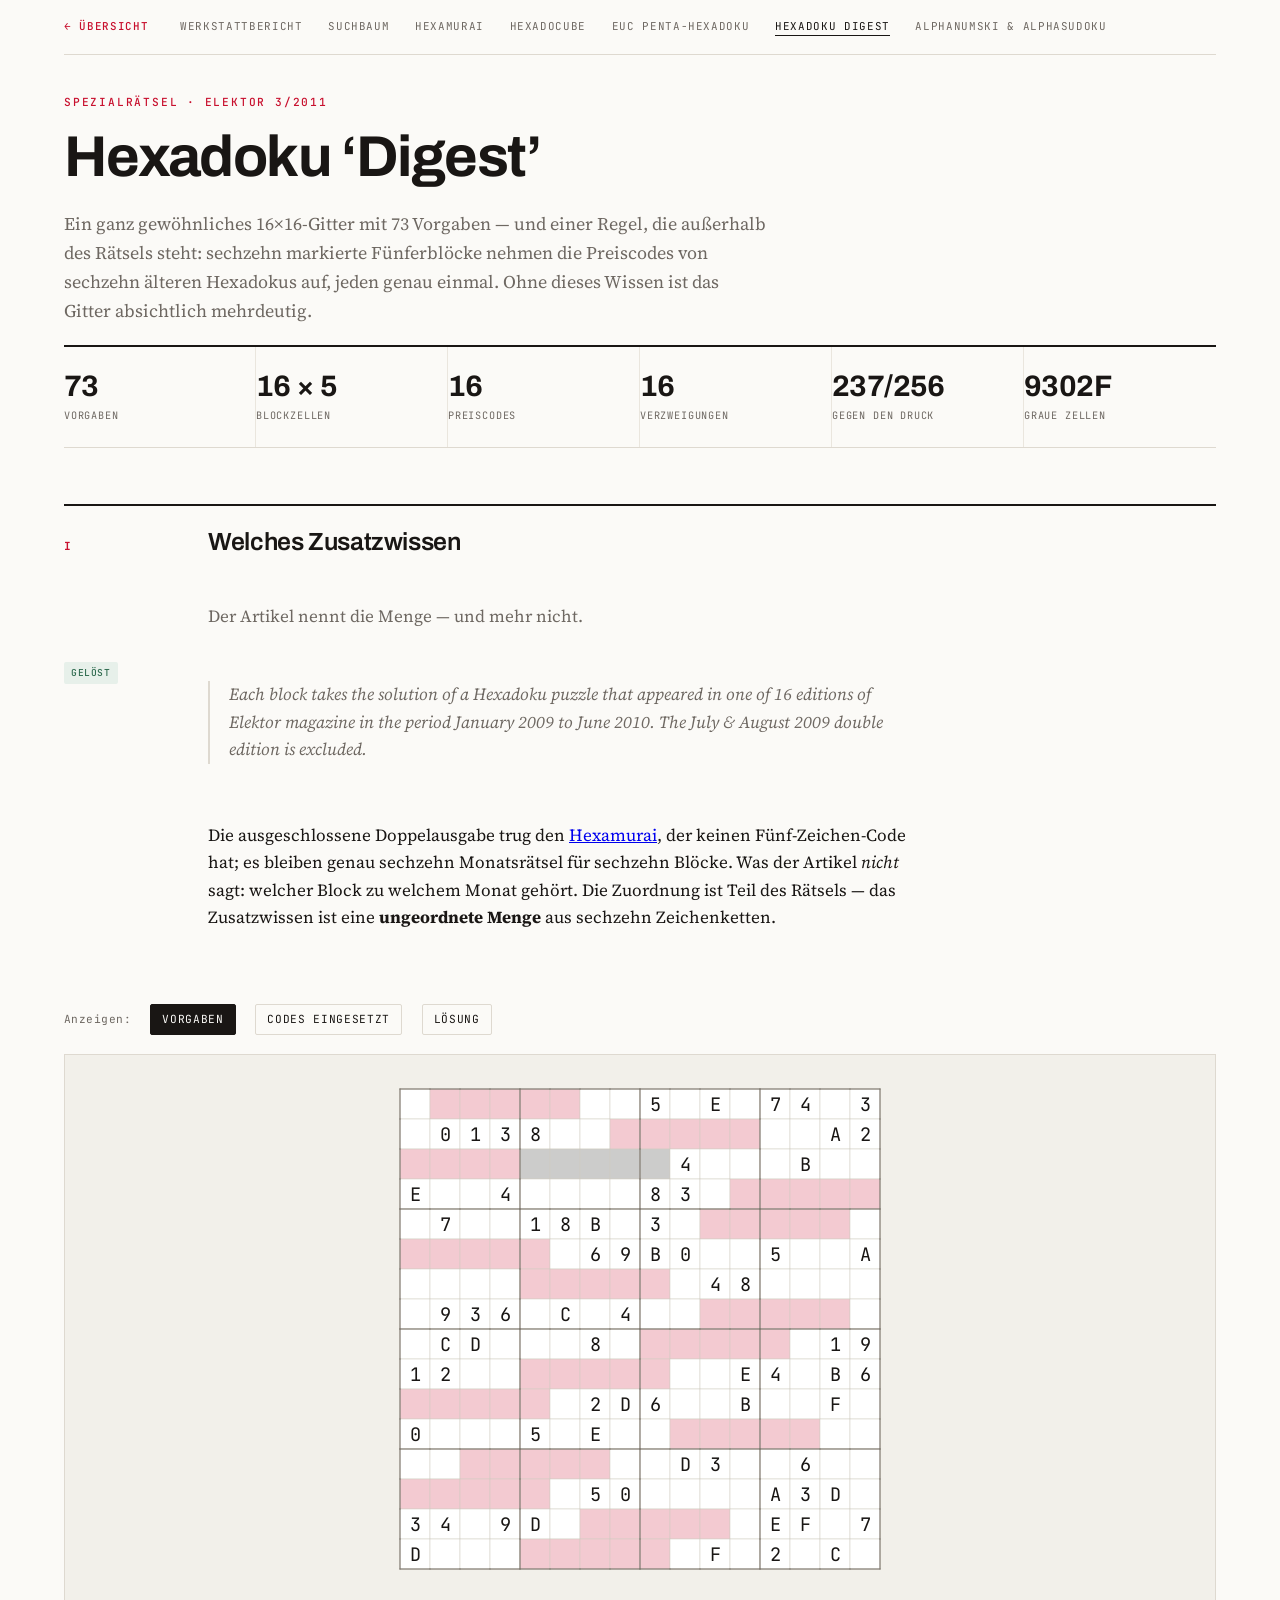
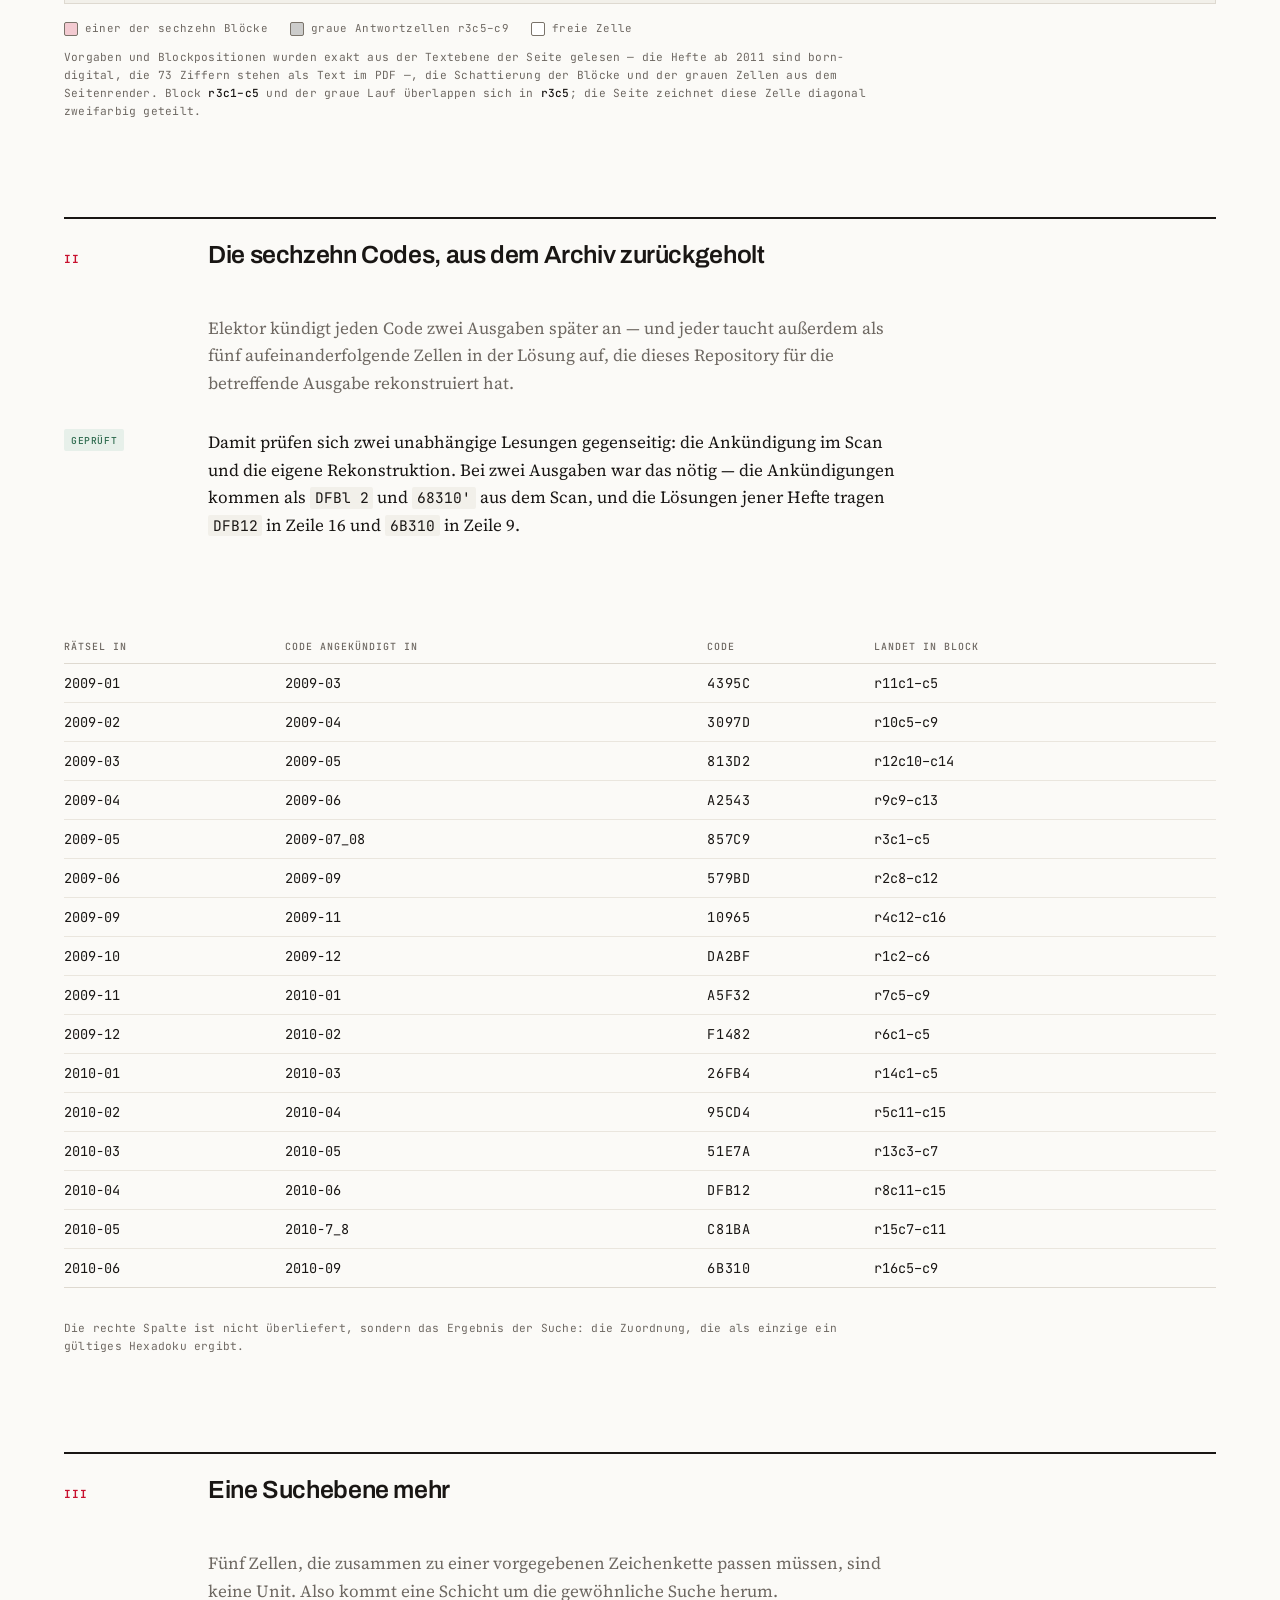
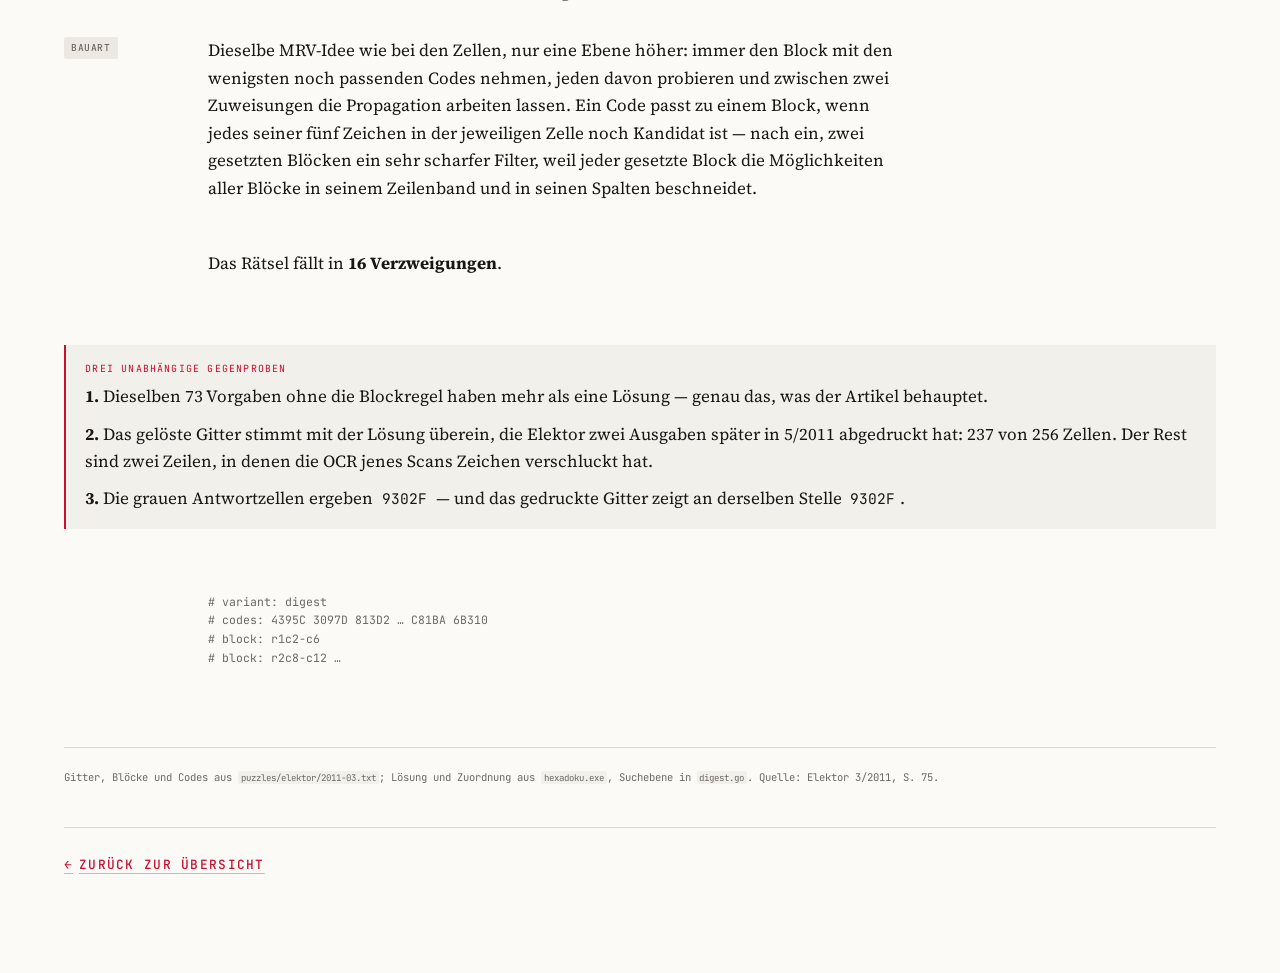
==== commit c2102c07: "*chg the nav bar opens the page and takes over the way back It sat inside the masthead below the sta" ====
--- a/docs/digest.html
+++ b/docs/digest.html
@@ -26,8 +26,18 @@
 <body>
 <div class="wrap">
 
+<nav class="pagenav">
+  <a href="index.html" class="home">&#8592; Übersicht</a>
+  <a href="werkstattbericht.html">Werkstattbericht</a>
+  <a href="suchbaum.html">Suchbaum</a>
+  <a href="hexamurai.html">Hexamurai</a>
+  <a href="hexadocube.html">Hexadocube</a>
+  <a href="penta-hexadoku.html">EUC Penta-Hexadoku</a>
+  <a href="digest.html" aria-current="page">Hexadoku Digest</a>
+  <a href="fremdformate.html">Alphanumski &amp; AlphaSudoku</a>
+</nav>
+
 <header class="masthead">
-  <a class="backlink" href="index.html"><span class="arrow">&#8592;</span> Alle Seiten</a>
   <p class="eyebrow">Spezialrätsel · Elektor 3/2011</p>
   <h1>Hexadoku &lsquo;Digest&rsquo;</h1>
   <p class="standfirst">
@@ -36,16 +46,6 @@
     die Preiscodes von sechzehn älteren Hexadokus auf, jeden genau einmal.
     Ohne dieses Wissen ist das Gitter absichtlich mehrdeutig.
   </p>
-  <nav class="pagenav">
-    <a href="index.html">Übersicht</a>
-    <a href="werkstattbericht.html">Werkstattbericht</a>
-    <a href="suchbaum.html">Suchbaum</a>
-    <a href="hexamurai.html">Hexamurai</a>
-    <a href="hexadocube.html">Hexadocube</a>
-    <a href="penta-hexadoku.html">EUC Penta-Hexadoku</a>
-    <a href="digest.html" aria-current="page">Hexadoku Digest</a>
-    <a href="fremdformate.html">Alphanumski &amp; AlphaSudoku</a>
-  </nav>
 </header>
 
 <section class="figures">
--- a/docs/spezial.css
+++ b/docs/spezial.css
@@ -105,7 +105,7 @@
 
 .masthead {
   border-bottom: 2px solid var(--ink);
-  padding: 3rem 0 1.25rem;
+  padding: 2.4rem 0 1.25rem;
 }
 
 .eyebrow {
@@ -379,10 +379,8 @@
 
 /* ---------- zurück zur Übersicht ---------- */
 
-/* Deliberately not part of .pagenav: coming back has to be findable at a
-   glance, the way the cards on the index page are, not one entry among
-   seven siblings. Sits above the eyebrow and again below the colophon,
-   because these pages are long. */
+/* Repeated below the colophon, because these pages are long and the bar
+   at the top is then a whole screen away. */
 .backlink {
   display: inline-flex;
   align-items: center;
@@ -407,21 +405,6 @@
 .backlink:hover, .backlink:focus-visible { text-decoration-color: var(--accent); }
 .backlink:hover .arrow, .backlink:focus-visible .arrow { transform: translateX(-0.25em); }
 
-/* In the masthead the link would otherwise read as a second eyebrow -
-   same colour, same mono caps. A bordered chip is the vocabulary the
-   controls on these pages already use, so it reads as something to press. */
-.masthead .backlink {
-  text-decoration: none;
-  border: 1px solid color-mix(in srgb, var(--accent) 40%, transparent);
-  border-radius: 2px;
-  padding: 0.4rem 0.75rem;
-  margin-bottom: 1.6rem;
-}
-.masthead .backlink:hover, .masthead .backlink:focus-visible {
-  background: var(--accent-bg);
-  border-color: var(--accent);
-}
-
 .backhome {
   display: block;
   border-top: 1px solid var(--rule);
@@ -432,13 +415,15 @@
 
 /* ---------- Navigation zwischen den Seiten ---------- */
 
+/* The bar sits at the very top of the page, above the masthead, and its
+   first entry is the way back - which is why there is no separate chip
+   any more. */
 .pagenav {
-  border-top: 2px solid var(--ink);
-  margin-top: 1rem;
-  padding-top: 1rem;
   display: flex;
   flex-wrap: wrap;
   gap: 0.4rem 1.6rem;
+  padding: 1.1rem 0;
+  border-bottom: 1px solid var(--rule);
   font-family: var(--f-mono);
   font-size: 0.68rem;
   letter-spacing: 0.06em;
@@ -446,7 +431,11 @@
 }
 .pagenav a { color: var(--ink-soft); text-decoration: none; border-bottom: 1px solid transparent; }
 .pagenav a:hover { color: var(--ink); border-bottom-color: var(--accent); }
-.pagenav a[aria-current="page"] { color: var(--accent); }
+/* accent is reserved for the way back, so the current page is marked
+   by weight and a rule instead - otherwise two entries look alike */
+.pagenav a[aria-current="page"] { color: var(--ink); border-bottom-color: var(--ink); }
+.pagenav a.home { color: var(--accent); font-weight: 500; margin-right: 0.4rem; }
+.pagenav a.home:hover { border-bottom-color: var(--accent); }
 
 footer.colophon {
   border-top: 1px solid var(--rule);
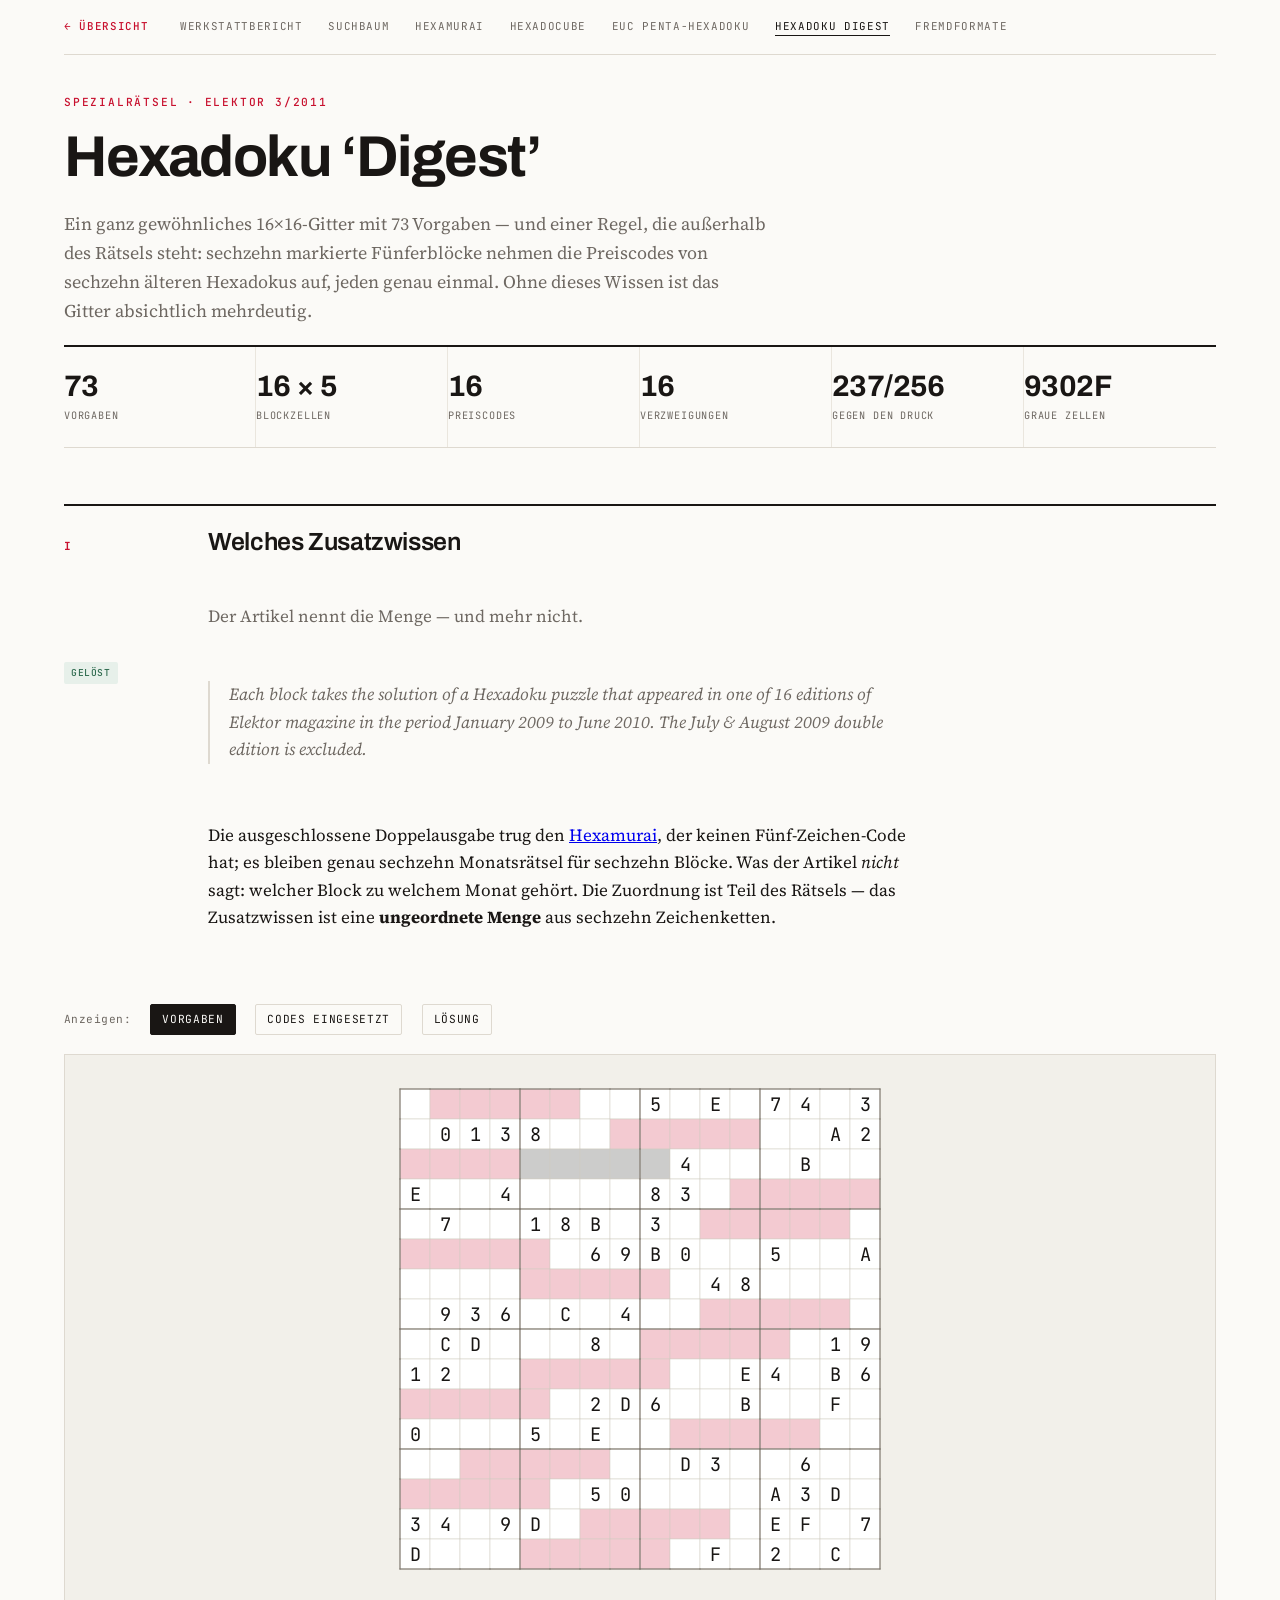
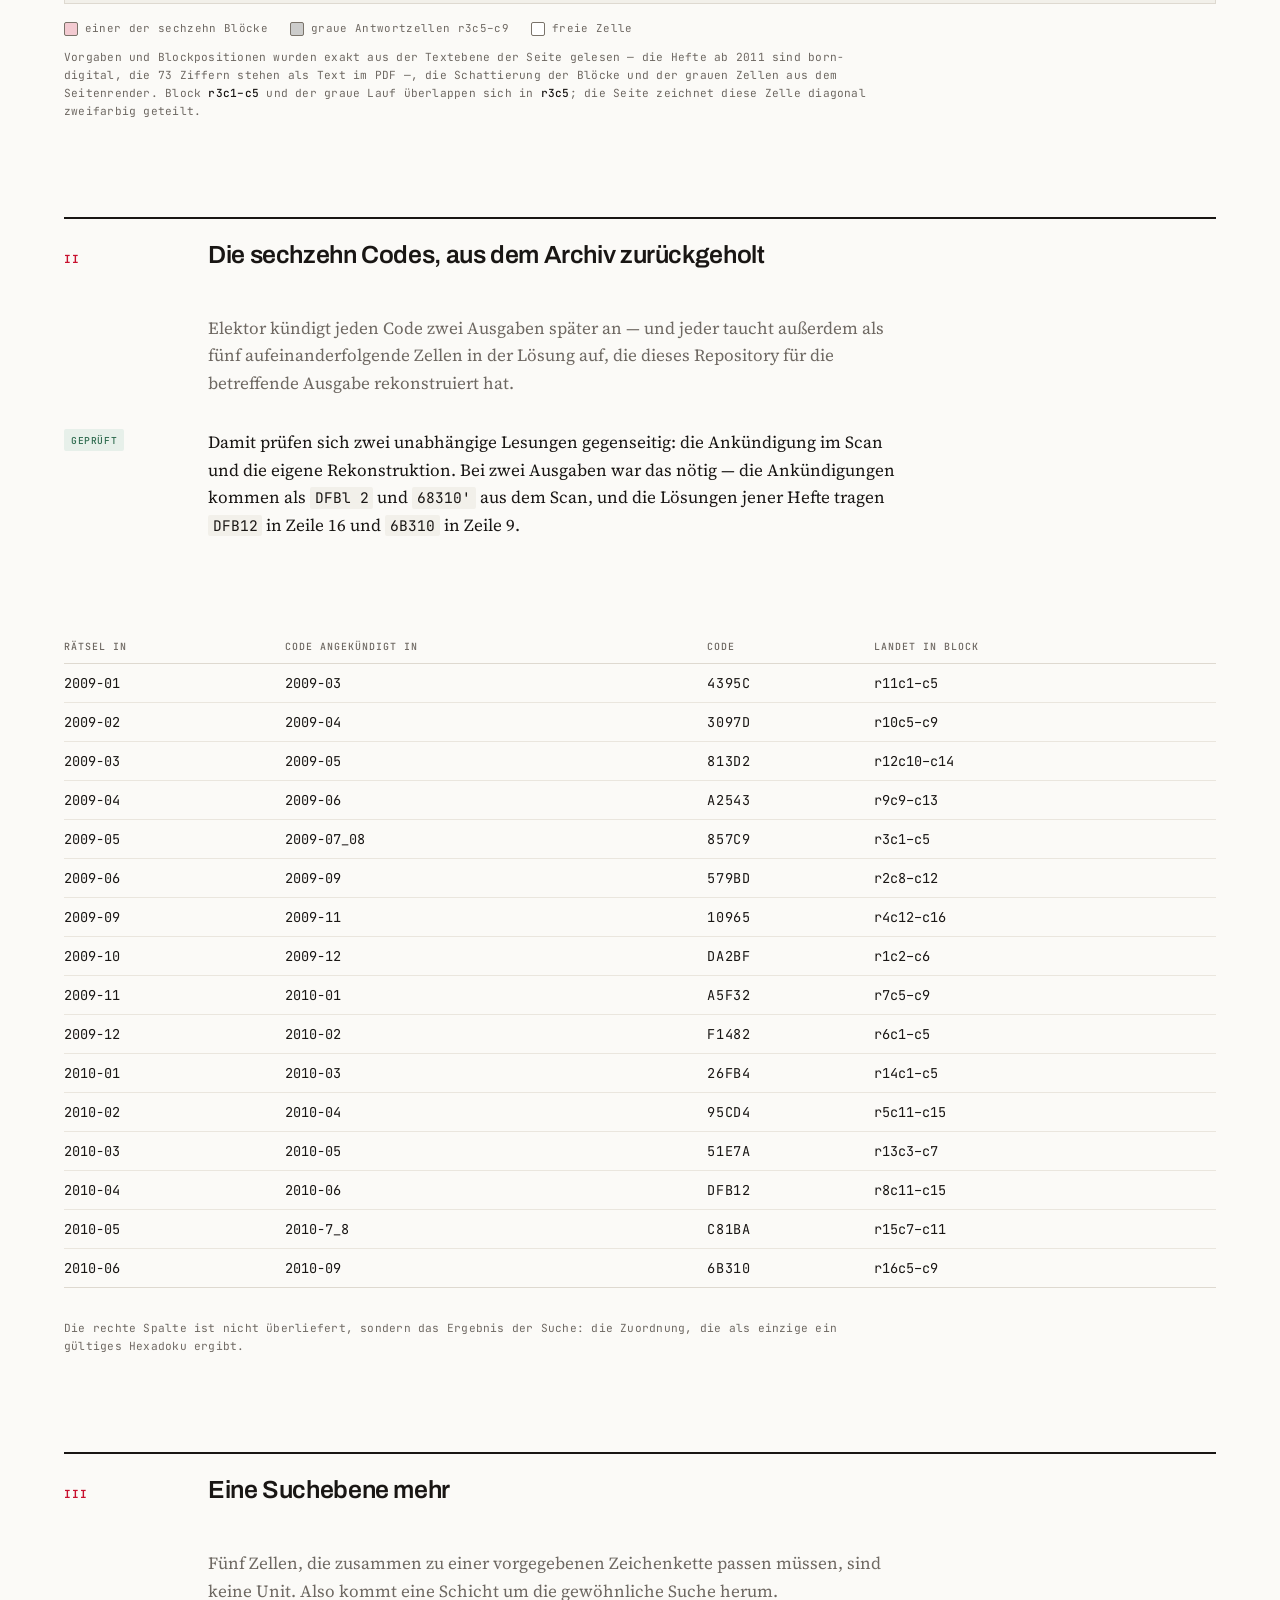
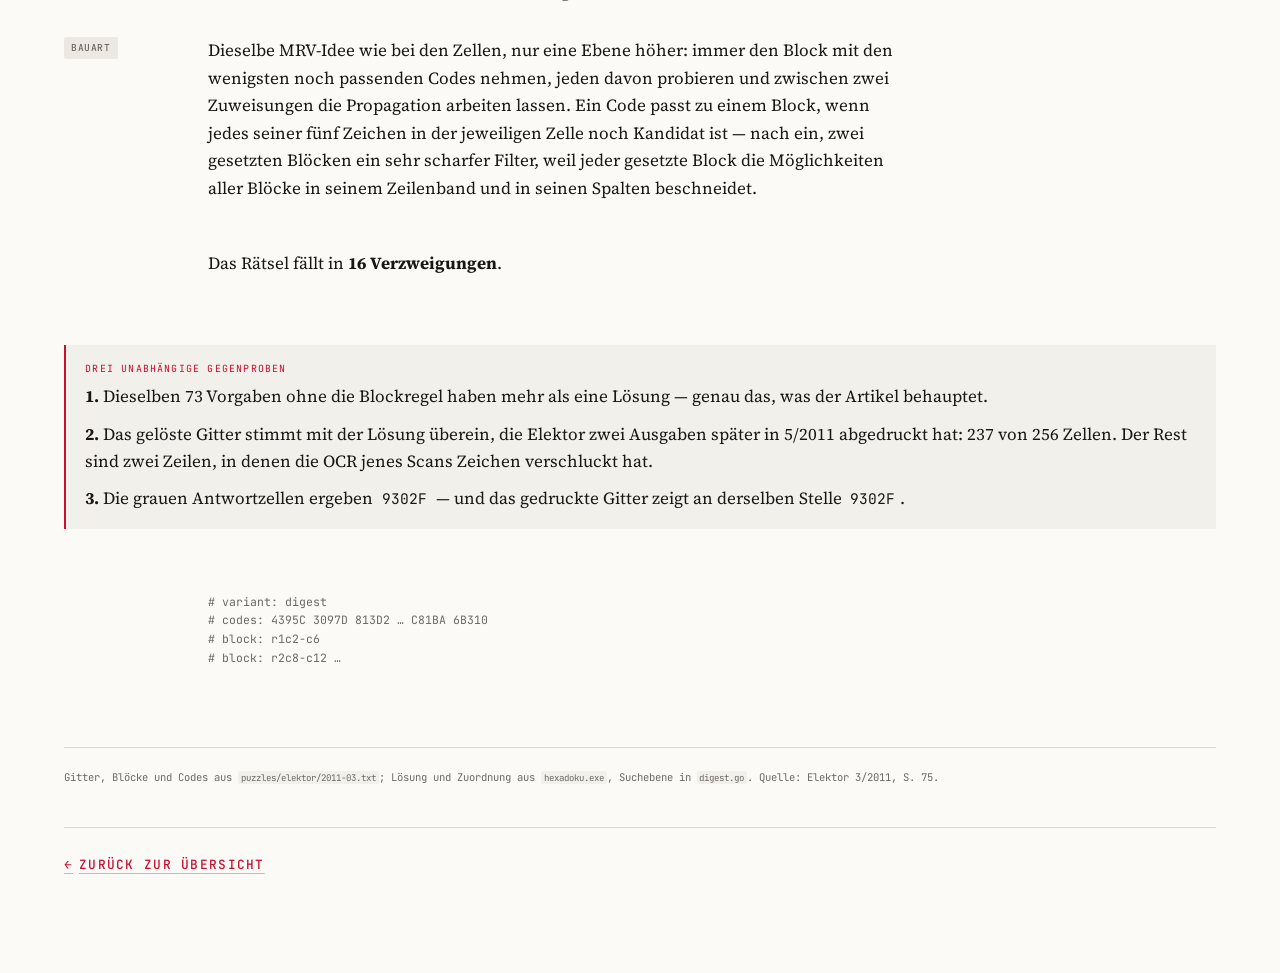
==== commit a0af2d52: "+add the alfadoku, alphanumski and alphasudoku, *chg -unique searches once, *chg propagation over di" ====
--- a/docs/digest.html
+++ b/docs/digest.html
@@ -34,7 +34,7 @@
   <a href="hexadocube.html">Hexadocube</a>
   <a href="penta-hexadoku.html">EUC Penta-Hexadoku</a>
   <a href="digest.html" aria-current="page">Hexadoku Digest</a>
-  <a href="fremdformate.html">Alphanumski &amp; AlphaSudoku</a>
+  <a href="fremdformate.html">Fremdformate</a>
 </nav>
 
 <header class="masthead">
